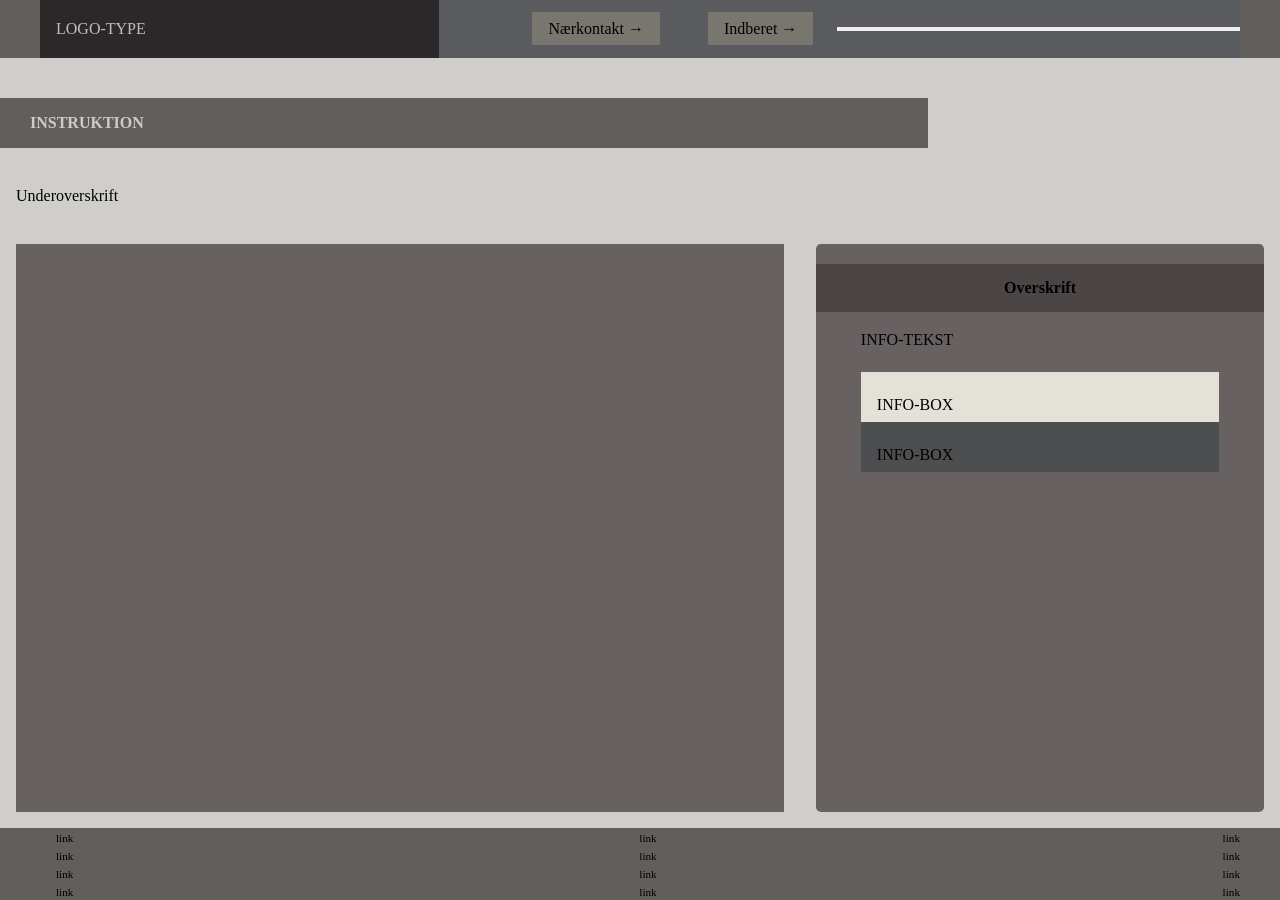
==== instruction.html @ 587efecf "init" ====
<!DOCTYPE html>
<html lang="da">

<head>
  <meta charset="UTF-8">
  <meta name="viewport" content="width=device-width, initial-scale=1.0">
  <link rel="stylesheet" href="css/custom.css">
  <link rel="stylesheet" href="css/fonts.css">
  <link rel="stylesheet" href="css/general.css">
  <link rel="stylesheet" href="css/layout.css">
  <link rel="stylesheet" href="css/burger.css">
  <link rel="stylesheet" href="css/cards.css">
  <link rel="stylesheet" href="css/infographic.css">
  <link rel="icon" type="image/png" href="img/fav.png">
  <title>Emergency Site</title>
</head>

<body id="instruction">
  <header>
    <nav>
      <div id="logotype-wrapper" class="logo">
        <a href="index.html"> LOGO-TYPE </a>
      </div>
      <ul class="menu">
        <li><a class="menuItem" href="instruction.html">Nærkontakt </a></li>
        <li><a class="menuItem" href="register.html">Indberet</a></li>
      </ul>
      <button class="burger">
        <span class="line"></span>
        <span class="line"></span>
        <span class="line"></span>
      </button>
    </nav>
  </header>

  <main>
    <h1>INSTRUKTION</h1>
    <p>Underoverskrift</p>
    <section class="info-graphic"></section>
    <section class="info-text">
      <h2>Overskrift</h2>
      <article>
        <p class="placeholder">INFO-TEKST</p>
      </article>
      <aside id="efficiency" class="info-box">INFO-BOX</aside>
      <aside id="requirement" class="info-box">INFO-BOX</aside>
    </section>
  </main>

  <footer>
    <nav>
      <ul>
        <li><a href="#">link</a></li>
        <li><a href="#">link</a></li>
        <li><a href="#">link</a></li>
        <li><a href="#">link</a></li>
      </ul>
      <ul>
        <li><a href="#">link</a></li>
        <li><a href="#">link</a></li>
        <li><a href="#">link</a></li>
        <li><a href="#">link</a></li>
      </ul>
      <ul>
        <li><a href="#">link</a></li>
        <li><a href="#">link</a></li>
        <li><a href="#">link</a></li>
        <li><a href="#">link</a></li>
      </ul>
    </nav>
  </footer>
</body>

</html>
---- css/custom.css ----
:root {
  /* Background color */
  --color-bg: #cfceca;

  /* Header background color */
  --color-head-bg: #625e5c;

  /* Logotype */
  --color-logotype-bg: #2a2828;
  --color-text-logotype: #c1bfb8;
  --font-logotype-size: 1rem;

  /* Global menu */
  --color-menu-bg: #5a5b5e;
  /* Links */
  --color-link-bg: #78766e;
  --color-link-hover: #fff;
  --color-link-active: #99958f;
  --border-radius-links: 1px;

  /* Headlines (size)*/
  --font-h1-size: 1rem;
  --font-h2-size: 1rem;
  --font-h3-size: 1rem;

  --headline2-size: 1rem;
  --headline3-size: 1rem;
  --font-sub1-size: 1rem;

  /* Headlines (color) */
  --color-headline-bg: #4b4545;

  /* Tekst */
  --color-text: #000;
  --color-text-inverted: #cdccc4;

  /* Andet tekst */
  --followup-text-size: 1rem;

  /*  Margins */
  --margin-head-bottom: 5px;

  /* Borders */
  --border-radius: 5px;

  /* Cards */
  --color-card-bg: #e3e1d8;
  --color-card-bg-inverted: #4d4e4f;
  --color-cta-card-bg: #847f7e;
  --color-cta-card-bg-inverted: #c0bfb9;

  /* Fonts & font weights*/
  --font-family-sans: ui-sans-serif;
  --font-weight-bold: 700;
  --font-weight-medium: 500;
  --font-weight-regular: 300;
  --font-weight-light: 200;

  /* Infographics background colors*/
  --color-info-bg: #676161;
}
---- css/general.css ----
* {
  margin: 0;
  padding: 0;
  box-sizing: border-box;
}
body {
  font-family: var(--font-family-sans);
  color: var(--color-text);
  background-color: var(--color-bg);
}
header {
  height: min-content;
  background-color: var(--color-head-bg);
}
#main-disclamer {
  height: 225px;
  background-color: var(--color-head-bg);
  display: flex;
  justify-content: flex-start;
  align-items: center;
  padding-left: 2rem;
  padding-bottom: 2%;
  margin-bottom: var(--margin-head-bottom);
}
#main-disclamer-content {
  display: flex;
  column-gap: 1rem;
}
main section {
  padding: 20px;
  border-radius: var(--border-radius);
}
h1 {
  font-size: var(--font-h1-size);
  font-weight: var(--font-weight-bold);
  color: var(--color-text-inverted);
  margin: 5px 0;
  line-height: 1.3rem;
  text-align: left;
}

#instruction h1,
#register h1 {
  margin: 40px 0 20px 0;
  padding: 15px 30px;
  background-color: var(--color-head-bg);
  font-size: var(--font-h2-size);
}
#instruction p {
  grid-column: 1/-1;
  margin-bottom: 20px;
  font-size: var(--font-h2-size);
  line-height: 1.5rem;
}
.sub {
  font-size: var(--font-sub1-size);
  font-weight: var(--font-weight-light);
  color: var(--color-text-inverted);
}
h2 {
  font-size: var(--headline2-size);
}
h3 {
  font-size: var(--headline3-size);
}
main > h1 {
  width: calc(80% - 6rem);
}
/* NAVIGATION STRUCTURES */
header > nav {
  height: 100%;
  background-color: var(--color-menu-bg);
}
nav ul {
  list-style: none;
}
a {
  font-family: var(--font-family-sans);
}
nav a {
  text-decoration: none;
  color: var(--color-text);
}
/* Måske skal du lave en ny regel for logotype-wrapper, når du har lavet din logotype */
#logotype-wrapper {
  background-color: var(--color-logotype-bg);
  display: flex;
  justify-content: flex-start;
  align-items: center;
  height: 3.6rem;
}
#logotype-wrapper > a {
  color: var(--color-text-logotype);
  font-size: var(--font-logotype-size);
  font-weight: var(--font-weight-medium);
  width: max-content;
  margin-left: 1rem;
}
/* Global menu */
header nav li a {
  margin: 1.5rem;
  background-color: var(--color-link-bg);
  color: var(--color-text);
  font-size: var(--followup-text-size);
  padding: 0.5rem 1rem;
  border-radius: var(--border-radius-links);
}
/* Pilen efter menu-tekst */
header > nav li > a:after {
  content: " \2192";
}
/* Global menu hover effekt - Lav den om til det, du synes */
nav a:hover {
  background-color: var(--color-link-hover);
}
nav a:active {
  background-color: var(--color-link-active);
}

/* FOOTER */
footer {
  background-color: var(--color-head-bg);
}

footer a {
  font-size: 0.7rem;
}
---- css/layout.css ----
/* LAYOUT FOR MAIN CONTENT */
body {
  display: grid;
  grid-template-rows: auto 1fr auto;
  min-height: 100vh;
  margin: 0 auto;
}
main {
  display: grid;
  row-gap: 1rem;
}
main > *:not(:first-child) {
  margin: 0 1rem;
}
main {
  grid-template-rows: min-content min-content 1fr min-content;
}
#instruction main {
  grid-template-rows: min-content min-content min-content 1fr min-content;
}
/* LAYOUT FOR HEADER AND FOOTER */
footer {
  display: grid;
  grid-template-columns: 1fr minmax(300px, 1200px) 1fr;
}

header {
  grid-row: 1;
  display: grid;
  grid-template-columns: 1fr minmax(300px, 1200px) 1fr;
}
header nav,
footer nav {
  grid-column: 2 / 3;
  display: flex;
  justify-content: space-between;
  align-items: center;
}
header nav > * {
  flex: 1;
}
nav ul {
  display: flex;
  justify-content: flex-end;
  align-items: center;
}
header ul {
  height: 100%;
  width: clamp(175px, 50%, 300px);
}
footer ul {
  flex-direction: column;
  padding-left: 1rem;
}

/* LAYOUT FOR SECTIONS */

@media (width > 600px) {
  #instruction > main,
  #register > main {
    grid-template-columns: 5fr 3fr;
    grid-template-rows: auto auto 1fr auto;
  }

  .qr {
    order: 1;
  }

  h1 {
    grid-column: 1 / -1;
  }
}
---- css/cards.css ----
.daily_card {
  background-color: var(--color-card-bg);
  display: grid;
  grid-template-columns: 3fr 5fr;
  gap: 10px;
  padding: 40px 0 40px 20px;
  border-radius: var(--border-radius);
  height: minmax(200px, min-content);
}
.daily_text {
  display: grid;
  grid-template-rows: repeat(3, min-content);
  gap: 10px;
}
.daily_text h2 {
  background-color: var(--color-headline-bg);
  color: var(--color-text-inverted);
  padding: calc(1.1rem / 1.5) 0 calc(1.1rem / 2) 1rem;
  margin: 0 0 0.5rem 0;
}
.daily_text p {
  padding-right: 2rem;
  margin: 0 0 1rem 0;
}
.daily_text .cta_btn {
  justify-self: left;
  width: 80%;
}
.daily_img {
  width: 100%;
  height: 100%;
  object-fit: cover;
}
.news_card {
  background-color: var(--color-card-bg);
  display: grid;
  gap: 0.4rem;
  padding: 1rem 0;
  height: minmax(300px, min-content);
}
.news_card:nth-child(2n) {
  background-color: var(--color-card-bg-inverted);
}
.news_card > * {
  padding: 0 1rem;
}
.news_card h3 {
  margin: 0.5rem 0 0 0;
}
.news_card p {
  margin: 0 0 1rem 0;
}
.news_card:first-child:before {
  content: "BREAKING NEWS";
  background-color: var(--color-headline-bg);
  color: var(--color-text);
  font-size: var(--font-h3-size);
  font-weight: var(--font-weight-medium);
  text-align: center;
  line-height: 1rem;
  padding: calc(1.1rem / 1.5) 0 calc(1.1rem / 2) 0;
}
.news_card:first-child {
  border-radius: var(--border-radius) var(--border-radius) 0 0;
}
.news_card:last-child {
  border-radius: 0 0 var(--border-radius) var(--border-radius);
}

.news_card .cta_btn {
  justify-self: center;
}
.cta_btn {
  display: inline-block;
  padding: 0.4rem 1rem;
  background-color: var(--color-cta-card-bg);
  color: var(--color-text-inverted);
  text-decoration: none;
  width: max-content;
  border-radius: var(--border-radius);
}
.news_card .cta_btn {
  background-color: var(--color-cta-card-bg);
}
.news_card:nth-of-type(2n) .cta_btn {
  background-color: var(--color-cta-card-bg-inverted);
  color: var(--color-text);
}
.cta_btn:after {
  content: "\2192";
  margin-left: 1rem;
}
---- css/infographic.css ----
#head-txt {
  fill: rgb(54, 54, 54);
}
.info-graphic,
.info-text {
  background-color: var(--color-info-bg);
  padding: 20px 0;
}
.info-graphic {
  border-radius: 0;
  margin: 60px auto 80px auto;
}
.info-text h2 {
  line-height: 3rem;
  text-align: center;
  background-color: var(--color-headline-bg);
  color: var(--color-text);
  margin-bottom: 1rem;
}
.info-text h3 {
  font-size: 0.8rem;
  line-height: 0.8rem;
  font-weight: 600;
  margin: 0;
  padding: 0;
}
.info-text > *:not(:first-child) {
  margin: 0 clamp(1rem, 10%, 7rem);
}
.info-text p {
  font-size: 0.8rem;
  line-height: 1.3;
  margin: 0 0 1.2rem 0;
  padding: 0;
}
.info-box {
  padding: 1.5rem 1rem 0.5rem 1rem;
  background-color: var(--color-card-bg);
}
.info-box:nth-of-type(2n) {
  background-color: var(--color-card-bg-inverted);
}
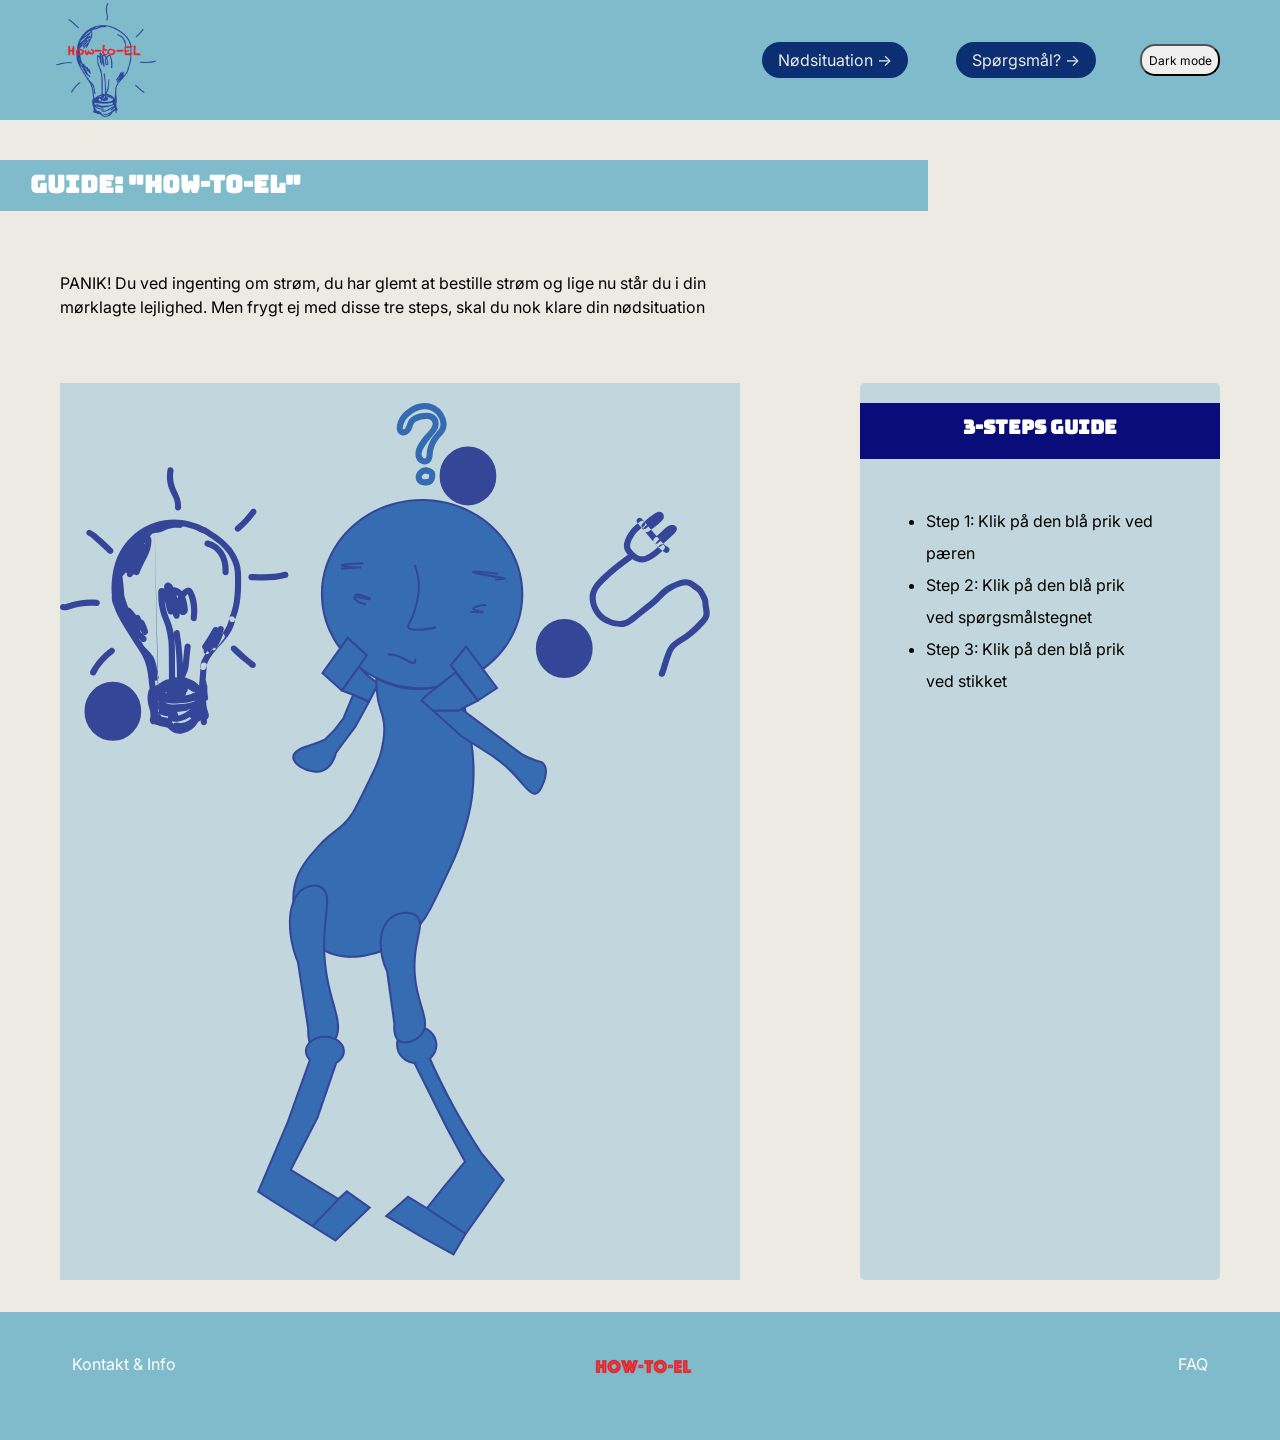
==== commit 06620935: "done" ====
--- a/instruction.html
+++ b/instruction.html
@@ -11,7 +11,15 @@
   <link rel="stylesheet" href="css/burger.css">
   <link rel="stylesheet" href="css/cards.css">
   <link rel="stylesheet" href="css/infographic.css">
+  <link rel="preconnect" href="https://fonts.googleapis.com">
+  <link rel="preconnect" href="https://fonts.gstatic.com" crossorigin>
+  <link href="https://fonts.googleapis.com/css2?family=Faster+One&display=swap" rel="stylesheet">
+  <link href="https://fonts.googleapis.com/css2?family=Bungee+Inline&display=swap" rel="stylesheet">
+  <link
+    href="https://fonts.googleapis.com/css2?family=Inter:ital,opsz,wght@0,14..32,100..900;1,14..32,100..900&display=swap"
+    rel="stylesheet">
   <link rel="icon" type="image/png" href="img/fav.png">
+  <link rel="icon" type="image/png" href="imgs/logo-header.webp">
   <title>Emergency Site</title>
 </head>
 
@@ -19,56 +27,201 @@
   <header>
     <nav>
       <div id="logotype-wrapper" class="logo">
-        <a href="index.html"> LOGO-TYPE </a>
+        <a href="index.html"> <img src="imgs/logo-header.webp" alt="logo"></a>
       </div>
       <ul class="menu">
-        <li><a class="menuItem" href="instruction.html">Nærkontakt </a></li>
-        <li><a class="menuItem" href="register.html">Indberet</a></li>
+        <li><a class="menuItem" href="instruction.html">Nødsituation</a></li>
+        <li><a class="menuItem" href="register.html">Spørgsmål?</a></li>
       </ul>
       <button class="burger">
         <span class="line"></span>
         <span class="line"></span>
         <span class="line"></span>
       </button>
+      <button class="darkmode_btn">Dark mode</button>
     </nav>
   </header>
 
   <main>
-    <h1>INSTRUKTION</h1>
-    <p>Underoverskrift</p>
-    <section class="info-graphic"></section>
+    <h1>Guide: "HOW-TO-EL"</h1>
+    <p> PANIK! Du ved ingenting om strøm, du har glemt at bestille strøm og lige nu står du i din mørklagte lejlighed.
+      Men
+      frygt ej med disse tre steps, skal du nok klare din nødsituation</p>
+    <section class="info-graphic">
+      <svg xmlns="http://www.w3.org/2000/svg" viewBox="0 0 330.91 415">
+        <g id="Layer_1" data-name="Layer 1">
+          <g>
+            <ellipse cx="176.23" cy="93.02" rx="45.83" ry="48.75" transform="translate(82.13 268.68) rotate(-89.65)"
+              style="fill: #366cb1;" />
+            <path
+              d="M176.27,139.35c-.11,0-.22,0-.33,0-27.16-.17-49.12-21.08-48.97-46.63.16-25.44,22.2-46.03,49.21-46.03.11,0,.22,0,.33,0,27.16.17,49.12,21.08,48.97,46.63h0c-.16,25.44-22.2,46.03-49.21,46.03ZM176.19,47.69c-26.46,0-48.05,20.14-48.21,45.03-.15,24.99,21.37,45.46,47.97,45.62.11,0,.21,0,.32,0,26.46,0,48.05-20.14,48.21-45.03.15-24.99-21.37-45.46-47.97-45.62-.11,0-.21,0-.32,0Z"
+              style="fill: #354698;" />
+          </g>
+          <path
+            d="M173.54,110.89c-3.27,0-4.17-.82-4.5-1.58-.42-.96.14-1.92.85-3.15.14-.24.29-.49.44-.76.02-.04,2.11-3.87,3.49-11.87.78-4.53.21-9.47-1.72-14.67l.94-.35c1.99,5.37,2.58,10.48,1.76,15.19-1.42,8.19-3.52,12.03-3.61,12.19-.15.28-.3.53-.44.78-.59,1.02-1.02,1.75-.8,2.24.29.65,2.12,1.94,12.94-.21l.2.98c-4.45.88-7.48,1.21-9.55,1.21ZM148.97,97.49c-.95-.09-1.87-.34-2.72-.74-1.08-.51-2.16-1.26-2.5-1.67.81-.13,3.28.31,4.52.53,2.42.43,2.93.52,3.08-.09.1-.41,0-.72-2.22-1.57-2.37-.9-5.31-1.77-5.83-.76-.16.31-.07.64.11.94-.39.09-.62.27-.72.57-.43,1.24,2.77,2.78,3.14,2.95.96.45,1.98.73,3.05.83l.1-1ZM144.59,94.02c-.12-.13-.21-.23-.26-.31.64-.03,2.01.34,3.32.77-1.32-.23-2.34-.38-3.11-.41l.05-.05ZM206.27,101.81c.05-.54-.37-.62-1.64-.87-.71-.14-2.52-.49-2.94-.83.12-.12.45-.32,1.31-.65,1.35-.52,2.83-.72,4.42-.61l.07-1c-1.73-.12-3.36.1-4.85.68-1.03.4-2.04.85-2,1.64.03.51.47.85,1.21,1.13-.58-.03-1.26-.06-2.04-.1l-.06,1c2.33.13,3.81.19,4.77.19,1.68,0,1.7-.2,1.74-.57ZM144.64,80.56c1.01.03,1.75,0,1.91-.14l.21-.17-.02-.26c-.04-.38-.05-.54-2.17-.43-1.46-.05-3.65-.21-5.38-.49,1.4-.15,3.91-.34,8.43-.55l-.04-1c-10.89.49-10.89.87-10.9,1.5,0,.46.48.6.68.67.35.1.83.21,1.38.3-.65.05-1.34.11-2.1.17l.08,1c4.26-.34,6.62-.51,7.92-.59ZM216.8,85.34q-.04-.51-5.06-1.35c-2.21-.37-4.9-.82-7.06-1.26,1.79.14,4.48.38,8.49.81l.11-.99c-12.66-1.34-12.7-1.07-12.79-.42-.06.44.38.63.53.69,1.6.67,6.57,1.49,10.56,2.16.69.11,1.38.23,2.02.34-.51.06-1.13.13-1.88.21l.11.99c5.03-.54,5.02-.6,4.98-1.18ZM172.63,126.84c.59-.41.82-1.21.71-2.46l-1,.08c.07.81-.03,1.38-.29,1.55-.39.27-1.43-.32-2.63-1.01-1.08-.62-2.43-1.4-4.06-2.01-1.85-.69-3.82-1.08-5.86-1.16l-.04,1c1.93.07,3.8.44,5.55,1.1,1.55.58,2.86,1.33,3.91,1.94,1.18.68,2.12,1.21,2.89,1.21.29,0,.56-.08.81-.25Z"
+            style="fill: #354698;" />
+          <g>
+            <path
+              d="M149.36,122.75l-9.4-8.46-12.23,17.12,9.4,8.46c.29-.26.35-.35.42-.43,3.79-5.34,7.59-10.68,11.82-16.69Z"
+              style="fill: #366cb1;" />
+            <path
+              d="M137.13,140.54l-10.06-9.06,12.82-17.94,10.14,9.13-.25.36c-4.23,6-8.02,11.34-11.82,16.69-.09.12-.18.24-.49.52l-.33.3ZM128.4,131.34l8.71,7.85s.02-.02.02-.03c3.72-5.24,7.43-10.47,11.56-16.32l-8.65-7.79-11.65,16.3Z"
+              style="fill: #354698;" />
+          </g>
+          <g>
+            <path
+              d="M150.41,145.21l4.51-8.69c-1.71-1.25-3.42-2.49-5.13-3.74-1.46-1.48-2.91-2.96-4.37-4.44-2.74,3.86-5.48,7.72-8.22,11.57l5.46,2.09c2.58,1.07,5.16,2.14,7.75,3.21Z"
+              style="fill: #366cb1;" />
+            <path
+              d="M150.64,145.85l-8.17-3.38-6.05-2.32,8.94-12.59,4.79,4.86,5.42,3.94-4.92,9.48ZM137.98,139.68l4.86,1.86,7.34,3.03,4.11-7.9-4.78-3.49-4.01-4.07-7.5,10.56Z"
+              style="fill: #354698;" />
+          </g>
+          <g>
+            <path
+              d="M137.88,153.58l4.78-11.57,5.17,2.41,2.44,1.14c-2.2,4.04-4.41,8.08-6.61,12.12l-5.85,7.66-3.53,4.87s-1.59,8.17-8.03,9.11c-6.44.94-16.26-5.2-11.48-9.44,2.33-2.07,4.54-2.48,8.83-3.93,1.24-.42,3.08-1.1,5.29-2.14,1.53-1.54,3.07-3.08,4.6-4.62,1.46-1.87,2.92-3.73,4.38-5.6Z"
+              style="fill: #366cb1;" />
+            <path
+              d="M124.86,179.91c-4.53,0-9.97-2.7-11.47-5.91-.76-1.63-.38-3.23,1.05-4.5,1.98-1.75,3.9-2.37,6.81-3.31.67-.22,1.39-.45,2.19-.72,1.73-.58,3.46-1.29,5.16-2.08l4.54-4.55,4.3-5.5,4.95-11.99,8.57,3.99-6.87,12.58-5.89,7.72-3.46,4.78c-.23,1.05-2.05,8.47-8.42,9.4-.47.07-.96.1-1.47.1ZM142.92,142.68l-4.65,11.21-4.38,5.6-4.78,4.76c-1.76.83-3.55,1.56-5.34,2.16-.8.27-1.53.51-2.21.72-2.89.93-4.64,1.5-6.46,3.11-1.11.98-1.38,2.1-.81,3.33,1.48,3.17,7.58,5.86,11.88,5.24,6.01-.88,7.59-8.63,7.61-8.71l.09-.2,3.53-4.87,5.86-7.67,6.32-11.58-6.65-3.1Z"
+              style="fill: #354698;" />
+          </g>
+          <g>
+            <path
+              d="M153.99,133.97c-.07,2.16-.03,5.34.57,9.11.76,4.71,1.82,6.73,2.55,9.85,1.49,6.37.29,11.74-.76,16.4-.99,4.41-3.22,9.1-7.77,18.23-3.59,7.21-5.39,10.82-6.46,12.37-5.69,8.23-9.09,7.66-16.88,16.4-4.78,5.36-9.33,10.47-11.03,18.48-.47,2.24-1.85,9.24,1.4,17.2.71,1.73,4.06,9.46,12.46,14.13,10.55,5.86,21.45,2.68,26.32,1.25,11.98-3.51,18.9-11.43,21.37-14.33,2.98-3.51,5.48-8.77,10.48-19.31,4.73-9.96,7.2-15.15,9.69-22.99,1.66-5.23,3.77-11.98,4.77-21.11,1.06-9.7.42-18.03-.53-24.28l-5.92-31.16c-8.35,4.03-15.31,5.11-20.8,5-.18,0-.33,0-.38,0-7.54-.23-13.89-2.43-19.09-5.24Z"
+              style="fill: #366cb1;" />
+            <path
+              d="M141.64,270.04c-4.3,0-9.1-.84-13.81-3.46-7.96-4.42-11.52-11.53-12.68-14.37-2.24-5.48-2.71-11.36-1.42-17.49,1.72-8.14,6.29-13.27,11.14-18.71,3.59-4.03,6.27-6.11,8.63-7.94,2.77-2.15,5.17-4.01,8.21-8.42,1.06-1.53,2.85-5.13,6.43-12.31,4.64-9.32,6.77-13.85,7.73-18.12,1.04-4.65,2.23-9.92.76-16.18-.27-1.14-.58-2.13-.91-3.18-.57-1.82-1.17-3.71-1.65-6.71-.49-3.02-.68-6.12-.58-9.21l.03-.81.71.38c5.99,3.24,12.33,4.98,18.87,5.18h.38c6.56.14,13.48-1.52,20.57-4.94l.59-.28,6.04,31.8c1.24,8.13,1.42,16.34.54,24.43-1.02,9.36-3.2,16.21-4.79,21.21-2.5,7.87-4.91,12.94-9.71,23.04-5.03,10.58-7.54,15.88-10.56,19.43-2.28,2.69-9.24,10.86-21.61,14.48-2.68.78-7.39,2.16-12.9,2.16ZM154.47,134.79c-.04,2.76.15,5.52.59,8.21.47,2.93,1.05,4.78,1.62,6.57.34,1.07.65,2.07.93,3.25,1.52,6.48.31,11.87-.75,16.63-.98,4.38-3.14,8.95-7.81,18.34-3.6,7.22-5.4,10.85-6.5,12.43-3.13,4.53-5.58,6.44-8.42,8.64-2.33,1.81-4.97,3.86-8.5,7.81-4.75,5.34-9.24,10.37-10.91,18.25-1.25,5.92-.79,11.61,1.37,16.9,1.12,2.75,4.56,9.61,12.24,13.88,10.37,5.76,21.28,2.57,25.93,1.21,12.08-3.54,18.89-11.54,21.13-14.17,2.94-3.46,5.44-8.71,10.41-19.19,4.79-10.08,7.19-15.13,9.67-22.94,1.58-4.96,3.74-11.76,4.75-21.02.87-8,.7-16.13-.53-24.15l-5.79-30.51c-7.03,3.3-13.9,4.91-20.44,4.77h-.34c-6.47-.21-12.72-1.86-18.64-4.93Z"
+              style="fill: #354698;" />
+          </g>
+          <g>
+            <path d="M197.59,118.5l-7.4,9.16,2.13,2.73,11.16,14.34,9.17-6.02-15.06-20.21Z" style="fill: #366cb1;" />
+            <path
+              d="M203.37,145.39l-13.82-17.74,8.05-9.97,15.76,21.15-10,6.56ZM190.83,127.66l12.76,16.39,8.34-5.47-14.36-19.27-6.75,8.35Z"
+              style="fill: #354698;" />
+          </g>
+          <g>
+            <polygon
+              points="177.89 142.7 192.51 131.05 203.31 144.87 195.28 148.98 193.68 149.8 181.59 149.72 175.91 144.7 177.89 142.7"
+              style="fill: #366cb1;" />
+            <path
+              d="M193.8,150.3l-12.4-.08-6.21-5.5,2.39-2.42,15.01-11.96,11.48,14.69-10.27,5.26ZM181.78,149.22l11.78.07,8.98-4.6-10.11-12.94-14.2,11.31-1.59,1.61,5.14,4.55Z"
+              style="fill: #354698;" />
+          </g>
+          <g>
+            <path
+              d="M234.01,174.67c-7.79-2.14-10.94-4.99-10.99-5.02,0,0,0,0,0,0l-27.72-20.66s-.02,0-.03,0l-1.58.81s0,0-.01,0l-12.01-.07s-.04.03-.02.05l13.78,12.41s0,0,0,0l14.52,9.2s0,0,0,0l4.25,3.12-.35-.25c11.94,8.91,16.01,21.78,20.38,12.88,4.37-8.9,1.2-12.08-.24-12.47Z"
+              style="fill: #366cb1;" />
+            <path
+              d="M231.07,190.64c-2.07,0-4.22-2.47-7.14-5.83-2.67-3.07-5.99-6.88-10.37-10.15h0s-3.92-2.88-3.92-2.88l-14.57-9.24-14.02-12.63.24-.67.37-.02,11.9.07,1.75-.9.28.18,27.73,20.66c.63.53,3.89,3.03,10.82,4.94h0c.7.19,1.65.87,2.26,2.21.8,1.79,1.16,5.14-1.7,10.97-1.01,2.06-2.06,3.1-3.3,3.26-.11.01-.22.02-.33.02ZM214.5,174.11c4.3,3.27,7.55,7.02,10.18,10.04,2.76,3.18,4.92,5.69,6.58,5.47.86-.11,1.69-1,2.53-2.71,2.69-5.48,2.41-8.53,1.69-10.11-.46-1.02-1.15-1.53-1.61-1.66h0c-6.96-1.91-10.29-4.38-11.15-5.09l-27.5-20.49-1.43.73h-.13s-10.77-.06-10.77-.06l12.84,11.56,14.58,9.24,4.18,3.07h0Z"
+              style="fill: #354698;" />
+          </g>
+          <g>
+            <path
+              d="M128.5,263.28c.06-14.38,3.5-22.62-.31-26.67-2.97-3.17-8.47-1.76-11.62,1.38-5.65,5.65-6.67,19.83-.77,34.2l4.98,32.25c-.03.56-.31,7.94,2.91,10.25,2.98,2.13,7.78-.88,10.07-4.8,5.5-9.42-5.37-20.92-5.26-46.62Z"
+              style="fill: #366cb1;" />
+            <path
+              d="M125.98,315.91c-.96,0-1.83-.27-2.57-.8-3.35-2.4-3.17-9.58-3.12-10.63l-4.96-32.15c-5.59-13.67-5.21-28.58.91-34.69,2.09-2.09,4.99-3.37,7.7-3.32,1.87.03,3.47.7,4.64,1.94,2.54,2.71,2.08,6.97,1.37,13.41-.4,3.68-.91,8.25-.93,13.6-.05,12.42,2.45,21.42,4.46,28.66,2.13,7.65,3.67,13.18.73,18.21-1.64,2.82-4.47,5.08-7.02,5.62-.41.09-.81.13-1.19.13ZM123.8,235.32c-2.34,0-5.02,1.18-6.87,3.03-5.85,5.85-6.14,20.32-.66,33.66l.03.11,4.99,32.3v.05c-.02.31-.33,7.65,2.7,9.82.81.58,1.81.75,2.98.5,2.3-.49,4.86-2.56,6.37-5.15,2.72-4.66,1.23-10.02-.83-17.44-2.03-7.29-4.55-16.37-4.5-28.93h0c.02-5.4.53-10.01.93-13.71.68-6.17,1.12-10.25-1.1-12.62-.98-1.04-2.33-1.6-3.92-1.63-.04,0-.07,0-.11,0Z"
+              style="fill: #354698;" />
+          </g>
+          <g>
+            <ellipse cx="128.91" cy="315.43" rx="6.99" ry="9.26" transform="translate(-187.3 442.41) rotate(-89.65)"
+              style="fill: #366cb1;" />
+            <path
+              d="M128.95,322.92h-.08c-5.38-.03-9.74-3.42-9.71-7.55.01-2.03,1.06-3.92,2.94-5.32,1.83-1.36,4.23-2.11,6.78-2.11h.08c5.38.03,9.74,3.42,9.71,7.55h-.5s.5,0,.5,0c-.01,2.03-1.06,3.92-2.94,5.32-1.83,1.36-4.23,2.11-6.78,2.11ZM128.88,308.94c-2.34,0-4.53.68-6.19,1.91-1.63,1.21-2.53,2.82-2.54,4.53-.02,3.58,3.89,6.51,8.72,6.54,2.38,0,4.59-.66,6.26-1.91,1.63-1.21,2.53-2.82,2.54-4.53.02-3.58-3.89-6.51-8.72-6.54h-.07Z"
+              style="fill: #354698;" />
+          </g>
+          <g>
+            <ellipse cx="173.6" cy="312.36" rx="8.94" ry="9.56" transform="translate(-139.82 484.05) rotate(-89.65)"
+              style="fill: #366cb1;" />
+            <path
+              d="M173.61,321.8h-.07c-2.68-.02-5.2-1.01-7.08-2.8-1.9-1.8-2.93-4.18-2.92-6.7.03-5.18,4.53-9.38,10.05-9.38h.07c2.68.02,5.2,1.01,7.08,2.8,1.9,1.8,2.93,4.18,2.92,6.7-.02,2.53-1.08,4.9-3,6.67-1.89,1.75-4.39,2.71-7.05,2.71ZM173.59,303.92c-4.97,0-9.02,3.75-9.05,8.38-.01,2.25.91,4.37,2.61,5.97,1.7,1.61,3.98,2.51,6.4,2.52,2.4.03,4.71-.85,6.43-2.44,1.71-1.58,2.66-3.69,2.68-5.94s-.91-4.37-2.61-5.97c-1.7-1.61-3.98-2.51-6.4-2.52h-.06Z"
+              style="fill: #354698;" />
+          </g>
+          <g>
+            <path
+              d="M172.56,321.29l15.57,31.24,8.97,16.66-9.88,11.76-8.69,10.92-9.17-5.59-10.61,9.36,18.73,11.02,14,7.66,5.83-9.89,18.6-26.27-10.38-12.57s-13.74-19.82-25.49-46.46"
+              style="fill: #366cb1;" />
+            <path
+              d="M191.67,415l-14.43-7.89-19.34-11.38,11.4-10.06,9.11,5.55,8.42-10.58,9.67-11.51-8.81-16.36-15.58-31.26.89-.45,15.57,31.24,9.13,16.94-10.1,12.02-8.96,11.26-9.23-5.63-9.82,8.66,18.14,10.67,13.57,7.42,5.58-9.47,18.4-25.99-10.14-12.28c-.16-.23-13.92-20.2-25.56-46.58l.91-.4c11.6,26.29,25.31,46.18,25.45,46.38l10.6,12.83-18.82,26.58-6.05,10.27Z"
+              style="fill: #354698;" />
+          </g>
+          <g>
+            <path d="M197.15,404.21l-1.52-1.11-15.14-9.8-1.96-1.42" style="fill: #366cb1;" />
+            <polygon
+              points="196.85 404.62 195.34 403.5 180.22 393.72 178.24 392.28 178.83 391.47 180.79 392.89 195.9 402.68 197.45 403.81 196.85 404.62"
+              style="fill: #354698;" />
+          </g>
+          <g>
+            <polyline
+              points="134.5 320.86 125.3 347.75 112.26 373.25 135.45 387.39 139.56 383.67 150.69 391.56 134.04 407.58 102.22 387.53 96.49 383.75 99.73 376.09 110.76 350.13 121.65 319.59"
+              style="fill: #366cb1;" />
+            <polygon
+              points="134.1 408.21 101.95 387.95 95.86 383.93 110.3 349.93 121.18 319.42 122.12 319.76 111.23 350.3 97.11 383.56 102.49 387.11 133.97 406.95 149.9 391.62 139.6 384.31 135.51 388.01 111.61 373.43 124.85 347.52 134.03 320.7 134.98 321.02 125.77 347.91 112.92 373.06 135.39 386.77 139.52 383.03 151.47 391.5 134.1 408.21"
+              style="fill: #354698;" />
+          </g>
+          <g>
+            <path d="M122.9,400.59l12.55-13.04-12.55,13.04Z" style="fill: #366cb1;" />
+            <rect x="120.13" y="393.57" width="18.1" height="1" transform="translate(-244.37 213.95) rotate(-46.11)"
+              style="fill: #354698;" />
+          </g>
+          <g>
+            <path
+              d="M172.63,270.64c.75-11.24,4.67-17.45.97-20.88-2.89-2.67-8.58-1.94-11.95.31-6.05,4.04-7.78,15.06-2.44,26.69l3.54,25.55c-.05.43-.7,6.19,2.49,8.21,2.94,1.87,8-.17,10.53-3.09,6.08-7-4.48-16.71-3.14-36.8Z"
+              style="fill: #366cb1;" />
+            <path
+              d="M167.93,311.72c-1.09,0-2.11-.24-2.96-.78-3.34-2.12-2.83-7.71-2.72-8.63l-3.52-25.41c-5.09-11.13-3.95-22.84,2.64-27.25,3.6-2.41,9.51-3.09,12.56-.26,2.52,2.34,1.83,5.67.79,10.73-.59,2.84-1.32,6.38-1.6,10.55h0c-.65,9.67,1.47,16.86,3.18,22.64,1.82,6.18,3.14,10.65-.16,14.46-1.97,2.27-5.33,3.96-8.22,3.96ZM168.49,248.55c-2.3,0-4.77.74-6.56,1.93-6.21,4.15-7.18,15.35-2.26,26.07l.04.14,3.55,25.62v.07c-.04.24-.71,5.84,2.25,7.72,2.65,1.68,7.48-.23,9.88-2.99,2.95-3.39,1.76-7.42-.04-13.52-1.73-5.85-3.88-13.14-3.22-22.98.28-4.24,1.02-7.81,1.62-10.69.98-4.72,1.62-7.84-.49-9.79-1.19-1.1-2.92-1.57-4.77-1.57Z"
+              style="fill: #354698;" />
+          </g>
+          <path
+            d="M281.01,58.39c-.53-.62-.61-1.51,0-2.12.54-.54,1.59-.62,2.12,0,2.19,2.56,4.37,5.12,6.56,7.68,1.87,2.19,3.67,4.77,6.21,6.23,1.68.96.16,3.55-1.51,2.59-2.71-1.56-4.63-4.15-6.63-6.49l-6.74-7.89h0ZM285.52,60.86c.85-.83,1.71-1.67,2.61-2.46.21-.18.42-.36.63-.54.11-.09.21-.17.32-.26.07-.06.14-.11.22-.17-.12.09-.07.05.02-.02.48-.36.96-.69,1.47-1,.23-.14.47-.28.72-.41.05-.03.1-.05.15-.08.16-.08-.09.05-.09.04,0-.01.15-.04.16-.05.11-.04-.15,0-.22,0-.2-.03-.4-.16-.51-.33-.06-.09-.06-.17-.1-.26-.06-.15-.01-.08-.02,0,0-.1.04-.18.05-.27.03-.16.02-.03-.02.03-.02.03-.14.17-.03.04.13-.13-.06.05-.09.07-.88.87-1.87,1.66-2.83,2.44-.13.11-.27.21-.4.32-.06.05-.11.09-.17.14-.03.03-.29.22-.1.08-.27.21-.54.41-.82.62-.59.43-1.18.86-1.79,1.27-.65.44-1,1.34-.54,2.05.42.64,1.36,1.01,2.05.54,1.31-.9,2.59-1.85,3.83-2.84.59-.47,1.17-.96,1.74-1.45s1.23-1.01,1.67-1.66c.53-.79.6-1.84.12-2.67-.54-.94-1.68-1.26-2.69-.99-.71.19-1.39.64-2,1.04-.66.43-1.29.91-1.91,1.4-1.25,1-2.41,2.13-3.55,3.25-.56.55-.59,1.58,0,2.12s1.52.59,2.12,0h0ZM291.25,68.01l3.93-3.56c.62-.56,1.26-1.11,1.86-1.69.13-.11.14-.12.02-.02.07-.05.15-.11.22-.16.08-.05.15-.09.24-.14-.16.06-.15.05.03,0,.18-.04.2-.05.05-.03.1,0,.2-.01.31,0,.18.01.2.01.06,0,.09.02.18.05.26.09l-.66-.39.09.08-.39-.66.04.12v-.8c.1-.16.1-.16,0,0-.1.14-.11.15-.02.03-.12.14-.25.28-.39.41-.27.26-.55.52-.82.78-.64.61-1.28,1.21-1.92,1.82-1.26,1.19-2.51,2.38-3.77,3.57-.57.54-.59,1.58,0,2.12s1.51.58,2.12,0c1.15-1.09,2.31-2.19,3.46-3.28s2.32-2.06,3.34-3.19c.76-.84,1.37-2.05.46-3.04-.67-.73-1.98-.77-2.88-.55-.8.19-1.47.69-2.08,1.23-.57.51-1.13,1.03-1.7,1.54l-3.99,3.62c-.58.53-.58,1.59,0,2.12.62.57,1.5.56,2.12,0h0ZM282.53,57.58c-2.13,1.31-3.94,3.01-5.39,5.05s-2.82,4.65-2.73,7.12c.09,2.64,2.31,4.8,4.3,6.28,2.25,1.68,4.93,1.98,7.52.91,2.96-1.22,5.37-3.51,7.69-5.65,1.42-1.31-.71-3.43-2.12-2.12-1.99,1.84-4.09,3.93-6.64,4.99-1.14.47-2.38.64-3.55.14s-2.16-1.48-3.02-2.42-1.37-1.8-1.1-3.07.82-2.38,1.44-3.44c1.25-2.14,3-3.92,5.11-5.21,1.64-1.01.14-3.6-1.51-2.59h0ZM277.27,73.16c-4.33,3.2-8.68,6.4-12.61,10.09-3.48,3.27-7.32,7.07-6.91,12.24s3.3,9.53,7.76,11.74c2.27,1.13,4.84,1.75,7.37,1.76,2.74.01,4.65-1.19,6.73-2.83,2.28-1.81,4.56-3.62,6.84-5.43,2.14-1.7,4.29-3.36,6.17-5.35,1.78-1.87,3.45-3.44,5.79-4.59,2.06-1.01,4.61-2.47,6.99-1.92,1,.23,1.62.89,2.42,1.48s1.72,1.03,2.36,1.77c.75.85,1.24,1.98,1.74,2.98.23.45.5.89.59,1.38.12.63.09,1.39.17,2.04.17,1.3.52,2.72.47,4.04s-1,2.19-1.78,3.09c-1.71,1.98-3.59,3.8-5.62,5.44-2.32,1.87-4.94,3.3-7.31,5.09-1.54,1.16-2.47,2.51-3.25,4.27-1.57,3.56-2.39,7.36-3.72,11-.66,1.82,2.23,2.6,2.89.8,1.15-3.14,1.89-6.41,3.11-9.53.48-1.23,1.03-2.66,2.02-3.57,1.87-1.72,4.3-2.87,6.35-4.37s3.96-3.13,5.73-4.93c1.56-1.59,3.64-3.49,4.34-5.67.77-2.38-.33-5.16-.41-7.58-.04-1.16-.48-1.99-1-3.02-.57-1.13-1.15-2.25-1.94-3.25-.56-.7-1.26-1.21-1.99-1.71-.81-.55-1.53-1.22-2.34-1.76-1.97-1.31-4.5-1.31-6.7-.64s-4.51,1.76-6.48,2.98c-2.15,1.33-3.69,3.25-5.47,4.99-1.98,1.94-4.23,3.6-6.4,5.32s-4.36,3.59-6.63,5.25c-3.97,2.91-10.43.44-13.28-3.04-1.73-2.12-2.85-5.19-2.52-7.94s2.43-4.82,4.25-6.68c4.18-4.26,8.98-7.82,13.77-11.35,1.54-1.13.04-3.74-1.51-2.59h0Z"
+            style="fill: #354698;" />
+          <path
+            d="M71.06,128.85c-.42,1.89-3.31,1.08-2.89-.8,1.01-4.57,4.07-8.19,7.13-11.58s6.28-6.91,7.02-11.57c.3-1.9,3.19-1.09,2.89.8-.73,4.62-3.73,8.37-6.76,11.76s-6.37,6.8-7.39,11.39h0ZM70.95,60.84c-7.28-4.22-16.28-5.34-24.33-2.81-7.26,2.28-13.56,7.42-17.29,14.04-2.14,3.79-3.33,7.99-3.88,12.29-.58,4.53-.62,9.37.6,13.81s3.8,8.38,6.12,12.29,5.14,7.89,7.55,11.93c2.77,4.65,3.16,9.92,3.72,15.2.6,5.66.99,11.33,1.18,17.02.06,1.93,3.07,1.93,3,0-.16-4.78-.46-9.55-.91-14.31-.42-4.45-.71-9.1-1.82-13.44s-3.65-7.62-5.97-11.18c-2.46-3.78-4.78-7.67-7.01-11.59s-3.64-7.99-3.8-12.6.31-8.83,1.66-13.01c2.28-7.05,7.49-12.9,14.12-16.15,8.04-3.94,17.84-3.35,25.53,1.11,1.67.97,3.19-1.62,1.51-2.59h0ZM68.43,127.71l-1.08,14.11c-.29,3.79-.78,7.8,1.81,10.93l1.06-2.56c-2.64-.19-4.44,1.37-5.63,3.56-1.12,2.05-2.92,3.58-5.24,4.08-1.33.29-2.49.12-3.56-.74-.97-.77-1.85-1.62-2.87-2.33-2.15-1.48-4.61-2.51-7.15-3.08-1.88-.42-2.68,2.47-.8,2.89,2.58.58,5.03,1.65,7.12,3.28,1.02.8,1.91,1.81,3.07,2.41s2.5.79,3.81.64c2.32-.25,4.52-1.32,6.2-2.94.87-.84,1.52-1.83,2.1-2.88.69-1.25,1.44-2.01,2.95-1.9,1.42.1,1.81-1.65,1.06-2.56-2.15-2.61-1.06-7.23-.82-10.27l.97-12.65c.15-1.93-2.85-1.92-3,0h0ZM46.6,141.15c1.84-1.16,3.65-2.5,5.59-3.48.87-.44,1.84-.43,2.71-.83s1.39-1.01,1.74-1.9l-2.89-.8c-.08.22-.16.44-.24.67-.27.75.31,1.66,1.05,1.85.97.24,1.87.16,2.83-.08.75-.19,1.63-.65,2.4-.33s1.13,1.13,1.78,1.58c.83.56,1.6.61,2.5.18.47-.23.74-.8.74-1.3,0-.21,0-.42,0-.63l-1.9,1.45c1.99.61,3.19,2.74,4.6,4.13s3.5-.76,2.12-2.12c-1.87-1.85-3.29-4.09-5.92-4.91-.95-.29-1.89.5-1.9,1.45,0,.21,0,.42,0,.63l.74-1.3c.64.02.77-.1.41-.39-.1-.13-.21-.25-.33-.37-.25-.25-.51-.47-.8-.68-.62-.45-1.32-.73-2.08-.81-.72-.08-1.43.04-2.13.22s-1.5.57-2.27.38l1.05,1.85c.08-.22.16-.44.24-.67.66-1.83-2.2-2.57-2.89-.8-.06.15-1.63.33-1.84.4-.79.26-1.52.68-2.23,1.12-1.54.96-3.06,1.93-4.6,2.89-1.63,1.03-.13,3.62,1.51,2.59h0ZM54.72,134.94c.04,1.28-.02,2.55-.19,3.82-.05.35.2.82.44,1.06.26.26.69.46,1.06.44s.79-.14,1.06-.44l.23-.3c.14-.23.2-.49.2-.76.17-1.27.23-2.54.19-3.82-.01-.39-.16-.78-.44-1.06-.26-.26-.69-.46-1.06-.44-.79.04-1.53.66-1.5,1.5h0ZM59.85,139.39c-.1-1.71.08-3.37.61-5s1.46-3.05,1.85-4.7c.43-1.78.51-3.65.7-5.46.2-1.9.4-3.8.6-5.7.09-.81-.75-1.49-1.5-1.5-.88,0-1.42.7-1.5,1.5-.2,1.9-.4,3.8-.6,5.7-.19,1.79-.24,3.67-.8,5.4-.52,1.6-1.42,3.03-1.86,4.67s-.61,3.39-.51,5.1c.12,1.92,3.12,1.93,3,0h0ZM59.76,138.76c.42-9.07-.03-18.2-1.53-27.17-.32-1.9-3.21-1.09-2.89.8,1.46,8.69,1.83,17.57,1.42,26.37-.09,1.93,2.91,1.93,3,0h0ZM55.54,114.21c-.31-2.01-.62-4.03-1.16-6-.49-1.8-1.28-3.46-1.94-5.2-1.39-3.68-1.7-7.59-1.55-11.49l-1.9,1.45c1.41.41,1.89,2.6,2.17,3.82.41,1.86.69,3.67,1.46,5.43.3.68,1.26.87,1.87.61.74-.31.98-1.02.87-1.77-.29-2-.59-4.01-.88-6.01-.14-.96-.28-1.92-.42-2.89-.05-.36-.54-2.29-.4-2.51l-.9.69.26-.08-1.16-.15c.79.36,1.04,2.58,1.18,3.31.23,1.25.33,2.51.48,3.77.28,2.46.66,4.92,1.96,7.07.94,1.55,2.98.45,2.74-1.16-.28-1.92-.56-3.83-.85-5.75-.14-.96-.28-1.92-.42-2.87l-.18-1.2-.11-.72c.06-.59-.11-.64-.49-.17-.7.51-.19.31.29.63.31.21.57.49.8.78.49.62.82,1.34,1.07,2.08.29.85.47,1.73.63,2.61.08.44.15.89.21,1.34.04.2.06.4.07.6-.03.47.26.38.86-.26.05-.15-.33-.92-.37-1.09-.11-.45-.24-.91-.28-1.37-.07-.85.29-1.47.72-2.18s.9-1.41,1.45-2.05c.05-.06.88-.76.4-.79.17.01.43.98.5,1.19,1.18,3.32,1.6,6.95,1.09,10.44-.28,1.89,2.61,2.7,2.89.8.65-4.41.4-9.76-1.8-13.77-2.73-4.99-8.21,2.83-8.27,5.9-.04,1.82.53,4.69,2.29,5.63,1.97,1.05,3.64-.67,3.5-2.64-.26-3.69-1.62-10.04-6.21-10.51-3.3-.34-2.31,3.3-2.01,5.3.43,2.95.87,5.91,1.3,8.86l2.74-1.16c-1.33-2.19-1.46-4.8-1.74-7.28-.26-2.33-.48-5.48-2.12-7.33-.85-.96-2.35-1.14-3.15,0-.72,1.03-.25,2.49-.08,3.62.49,3.37.98,6.74,1.48,10.1l2.74-1.16c-1.5-3.47-.87-9.3-5.42-10.64-.97-.28-1.86.49-1.9,1.45-.16,3.99.15,8.09,1.5,11.87.65,1.81,1.5,3.53,2.03,5.39.58,2.04.9,4.13,1.22,6.22.29,1.9,3.19,1.09,2.89-.8h0ZM58.39,141.74c.72.08,1.45,0,2.15-.19,1.13-.31,1.59-2.21.36-2.74-.67-.29-1.29-.47-2.03-.49-1.74-.06-1.97,2.44-.4,2.95.99.32,2.1.17,2.96-.41,1.08-.73.91-2.34-.36-2.74-1.17-.38-2.36-.4-3.56-.16-1.27.25-1.46,2.15-.36,2.74s2.22.41,3.14-.38c.45-.39.53-1.13.31-1.64-.26-.59-.75-.85-1.37-.92s-1.28-.09-1.93-.06c-.81.04-1.5.66-1.5,1.5s.69,1.52,1.5,1.5c.48,0,.97-.02,1.45-.03,1.06-.02,1.59-.94,1.45-1.9-.1-.62-.4-1.11-.81-1.57l-1.06,2.56.84-.03c1.5-.06,2.02-1.98.76-2.8-.6-.39-1.24-.55-1.95-.61-.65-.05-1.28.5-1.45,1.1-.19.69.15,1.29.69,1.69l.79.59v-2.59c-.47.3-.94.6-1.41.9-.89.57-1.06,2.07,0,2.59.45.22.91.45,1.36.67l.36-2.74c.22-.07,0,0-.16,0-.12,0-.23-.01-.34,0-.49.02-.97.19-1.32.54-.73.73-.48,1.73-.37,2.64l2.95-.4c-.31-1.4-1.49-2.44-2.91-2.59-.64-.07-1.27.06-1.84.34-.31.15-.59.36-.83.6-.09.09-.17.18-.25.27-.04.05-.08.09-.13.14-.14.13-.08.09.16-.1h.8l-.16-.03v2.89c.62-.17,1.24-.34,1.86-.51.74-.2,1.32-1.08,1.05-1.85-.74-2.09-2.47-3.4-4.65-3.67v3c1.26-.05,3.28.26,3.74-1.3.38-1.3-.58-2.58-1.55-3.32l-.76,2.8c.25-.03.69.17,1.07.18.55,0,1.1-.21,1.49-.6.82-.84.61-2.28-.4-2.84-.78-.44-2.02-.08-2.2.9-.1.55-.08,1.06.23,1.54.26.41.77.81,1.3.74,3.34-.41,6.6.46,9.3,2.48.65.49,1.68.11,2.05-.54.45-.77.11-1.57-.54-2.05-3.06-2.28-7.03-3.35-10.82-2.89l1.3.74.05.11v.8l.03-.14-2.2.9.1.05-.54-.54-.08-.15v-.8l.23-.35.66-.39c.33.07.37.07.1,0-.09-.03-.17-.06-.26-.08-.27-.07-.56-.11-.84-.08-1.53.18-1.97,1.86-.76,2.8-.01.01-.01.02,0,.02.07,0,.1.06.1.17.26.12-.3.65.04-.2l.69-.9-.1.06.76-.2c-.71.08-1.45.07-2.17.09-.81.03-1.5.67-1.5,1.5,0,.89.69,1.4,1.5,1.5.69.08,1.51.75,1.76,1.47l1.05-1.85c-.62.17-1.24.34-1.86.51-1.36.38-1.49,2.59,0,2.89.57.12,1.11.09,1.61-.22.36-.22.63-.69.96-.88.05-.03.26-.03.26-.02.17.09.19.17.24.41.16.72.95,1.18,1.65,1.07.66-.1,1.4-.72,1.3-1.47-.03-.23-.06-.47-.09-.7l-.03-.23c0-.35-.06-.31-.16.12l-.54.54c-.48.07-.58.1-.29.1.1,0,.19.01.29.02.27,0,.55-.03.81-.11,1.13-.38,1.59-2.14.36-2.74-.45-.22-.91-.45-1.36-.67v2.59c.47-.3.94-.6,1.41-.9,1.02-.65.9-1.92,0-2.59l-.79-.59-.76,2.8c.19.02.28.1.43.2l.76-2.8-.84.03c-1.35.05-1.92,1.58-1.06,2.56.02.02.06.42.04.25l1.45-1.9c-.48,0-.97.02-1.45.03v3c.65-.04,1.29-.02,1.93.06l-1.06-2.56c.12-.1.34-.17.5-.09l-.36,2.74c.68-.13,1.32-.05,1.97.16l-.36-2.74c-.28.19-.35.2-.65.11l-.4,2.95c.17,0,.36.01.52.08l.36-2.74c-.46.13-.87.14-1.35.09-.81-.09-1.5.75-1.5,1.5,0,.88.69,1.41,1.5,1.5h0ZM68.64,143.36c1.11-.76,1.6-1.9,1.28-3.23-.12-.48-.56-.94-1.05-1.05-.91-.19-1.85-.03-2.53.64-.25.25-.58.68-.63,1.04l-.08.34c.28-.12.32-.15.11-.09-.04-.01-.52.05-.51.05-1.51.04-2.01,1.99-.76,2.8.22.14,1.25.76,1.2,1.05-.07.37-1.15.62-1.47.73-1.65.53-3.38.7-5.1.87-3.03.3-6.68.69-9.15-1.49-1.44-1.27-3.57.84-2.12,2.12,3.81,3.36,9.15,2.72,13.81,2.09,2.08-.28,5.14-.68,6.46-2.54,1.52-2.15-.31-4.26-2.11-5.41l-.76,2.8c.77-.02,1.56-.12,2.22-.56.35-.23.63-.54.83-.91.11-.22.19-.45.24-.69-.15.04-.3.06-.45.08l-1.05-1.05c.02-.06.06-.11.1-.16-1.59,1.08-.09,3.68,1.51,2.59h0ZM45.04,147.66c2.93,1.56,6.1,2.63,9.39,3.1.77.11,1.65-.19,1.85-1.05.16-.71-.22-1.73-1.05-1.85-1.55-.22-3.08-.56-4.57-1.05s-2.67-.98-4.1-1.75c-.69-.37-1.66-.2-2.05.54-.37.7-.2,1.66.54,2.05h0ZM65.97,142.27c.09,2.32.36,4.63.77,6.92.14.77,1.12,1.28,1.85,1.05.83-.27,1.2-1.02,1.05-1.85-.1-.54-.19-1.08-.27-1.62-.02-.12-.04-.25-.05-.38.04.37,0-.05-.01-.1-.03-.27-.07-.54-.1-.82-.12-1.07-.19-2.14-.24-3.21-.03-.78-.67-1.54-1.5-1.5-.79.04-1.53.66-1.5,1.5h0ZM68.22,147.42c-2.32-.31-4.18,1.28-6,2.45s-3.7,2.32-5.84,2.21c-.81-.04-1.5.72-1.5,1.5,0,.85.69,1.46,1.5,1.5,2.38.12,4.61-.97,6.6-2.16.93-.55,1.79-1.2,2.71-1.77.84-.52,1.57-.86,2.53-.73.8.11,1.5-.77,1.5-1.5,0-.9-.69-1.39-1.5-1.5h0ZM68.86,147.8c-.45-.07-.9-.1-1.34.05s-.81.37-1.18.68c-.47.39-.78.95-1.15,1.43l.23-.3c-.21.27-.44.51-.71.72l.3-.23c-.28.22-.59.39-.91.53l.36-.15c-.12.05-.23.09-.35.13-.37.12-.7.35-.9.69s-.27.8-.15,1.16c.24.75,1.04,1.3,1.85,1.05s1.41-.62,2.03-1.13c.54-.45.91-1.05,1.33-1.61l-.23.3c.14-.18.28-.34.45-.48l-.3.23c.12-.09.24-.17.38-.23l-.36.15c.12-.05.23-.08.35-.1l-.4.05c.08,0,.16,0,.24,0l-.4-.05h.06c.41.07.78.08,1.16-.14.31-.18.61-.54.69-.9.09-.38.07-.81-.15-1.16-.2-.31-.52-.63-.9-.69h0ZM44.46,146.39c.24,2.32,1.96,4.05,4.01,5.01,2.33,1.09,4.9,1.39,7.44,1.55.78.05,1.53-.73,1.5-1.5-.04-.86-.66-1.45-1.5-1.5-1.96-.13-3.95-.33-5.73-1.05-.27-.11-.76-.37-1.09-.57-.17-.11-.34-.22-.5-.34.12.1,0,0-.05-.04-.09-.08-.18-.16-.27-.25-.14-.13-.26-.27-.39-.42-.11-.13.08.15-.05-.08-.05-.08-.1-.15-.14-.23s-.08-.15-.12-.23c.06.12.04.14,0,0-.03-.1-.06-.2-.09-.31-.02-.07-.05-.37-.02-.04-.08-.78-.63-1.54-1.5-1.5-.74.03-1.59.66-1.5,1.5h0ZM68.75,138.12c-.12,1.96.03,3.92.4,5.84.15.77,1.12,1.28,1.85,1.05.82-.27,1.21-1.02,1.05-1.85-.04-.22-.08-.45-.12-.67-.02-.12-.04-.24-.06-.36-.05-.31.04.32,0-.02-.05-.44-.09-.87-.12-1.31-.05-.89-.05-1.79,0-2.68.05-.78-.73-1.53-1.5-1.5-.85.04-1.45.66-1.5,1.5h0ZM77.38,112.9l-3.96,5.19,2.59,1.51c1.33-2.29,2.63-4.62,3.4-7.17.41-1.38-1.52-2.62-2.51-1.46-2.45,2.87-4.72,5.89-6.8,9.03-.96,1.45,1.16,2.97,2.36,1.82,3.29-3.17,5.76-7.1,7.22-11.43.48-1.41-1.52-2.56-2.51-1.46-2.56,2.85-5.07,5.76-7.57,8.67l2.36,1.82c1.82-2.62,3.51-5.33,5.07-8.12.4-.71.17-1.64-.54-2.05s-1.66-.17-2.05.54c-1.56,2.79-3.25,5.5-5.07,8.12-.96,1.39,1.24,3.11,2.36,1.82,2.5-2.91,5-5.82,7.57-8.67l-2.51-1.46c-1.29,3.8-3.53,7.29-6.45,10.1l2.36,1.82c1.94-2.94,4.05-5.75,6.33-8.43l-2.51-1.46c-.69,2.3-1.9,4.38-3.1,6.45-.41.7-.16,1.64.54,2.05.77.45,1.56.11,2.05-.54l3.96-5.19c.49-.64.1-1.68-.54-2.05-.77-.45-1.56-.11-2.05.54h0ZM36.93,117.18c.54,1.51,1.43,2.76,2.51,3.93.98,1.06,2.11,2.03,2.95,3.22,2,2.83,1.77,6.56,2.67,9.78.52,1.86,3.41,1.07,2.89-.8-.94-3.36-.78-7.06-2.7-10.1-.81-1.28-1.88-2.35-2.93-3.43-.98-1-2.01-2.06-2.5-3.4-.27-.76-1.02-1.27-1.85-1.05-.74.2-1.32,1.08-1.05,1.85h0ZM25.22,94.08c-.48,5.03,3.9,7.96,6.54,11.55,1.31,1.78,1.84,3.96,3.05,5.79s3.39,2.75,4.82,4.48l2.12-2.12c-.3-.26-.59-.51-.89-.77-1.46-1.26-3.59.86-2.12,2.12.3.26.59.51.89.77,1.48,1.27,3.35-.64,2.12-2.12s-3.24-2.24-4.35-3.87c-1.16-1.72-1.67-3.79-2.85-5.51-2.18-3.18-6.74-5.99-6.33-10.32.18-1.92-2.82-1.91-3,0h0ZM25.13,91.07c.86,3.44,2.1,6.75,3.66,9.93.66,1.36,2.83.68,2.8-.76-.11-5.19-.49-10.37-1.15-15.52-.24-1.89-2.82-1.96-3,0-.44,4.98-.51,9.97-.19,14.95l2.95-.4c-.88-3.88-1.78-7.88-1-11.87.37-1.9.92-3.75,1.16-5.67s.17-3.78.79-5.6l-2.95-.4c-.2,3.56-.84,7.05-1.89,10.46-.57,1.85,2.32,2.64,2.89.8,1.13-3.66,1.79-7.43,2-11.25.1-1.76-2.43-1.93-2.95-.4-.66,1.94-.62,3.96-.84,5.96s-.94,4.13-1.26,6.22c-.64,4.23.23,8.42,1.16,12.54.37,1.63,3.05,1.3,2.95-.4-.32-4.99-.25-9.98.19-14.95h-3c.66,5.15,1.04,10.33,1.15,15.52l2.8-.76c-1.45-2.95-2.55-6.03-3.35-9.22-.47-1.87-3.36-1.08-2.89.8h0ZM27.06,79.73c0,1.01-.06,2.02-.16,3.03-.03.26-.06.51-.09.77-.04.33.04-.28-.01.07-.02.12-.03.24-.05.35-.08.51-.17,1.02-.27,1.52-.16.77.22,1.66,1.05,1.85.75.17,1.68-.23,1.85-1.05.44-2.15.68-4.35.69-6.55,0-.78-.69-1.54-1.5-1.5s-1.49.66-1.5,1.5h0ZM28.44,94.57c.88,3.31,2.12,6.53,3.69,9.58,1.49,2.89,3.67,5.54,4.45,8.74l2.51-1.46c-1.25-1.47-1.86-3.34-2.4-5.16-.58-1.98-1.11-3.96-1.96-5.84l-2.36,1.82c2.02,2.25,3.73,4.72,5.17,7.38.92,1.7,3.51.19,2.59-1.51-1.55-2.88-3.45-5.55-5.64-7.99-1.22-1.36-3.01.37-2.36,1.82,1.75,3.89,1.97,8.24,4.83,11.61,1.02,1.2,2.84-.1,2.51-1.46-.79-3.27-2.88-5.96-4.44-8.88s-2.83-6.16-3.7-9.44c-.49-1.86-3.39-1.07-2.89.8h0ZM36.26,105.03c.97,2.52,2.23,4.9,3.82,7.08.45.61,1.14.92,1.87.61.68-.29,1.06-1.04.87-1.77-.44-1.64-1.08-3.23-1.9-4.71-.38-.69-1.38-.97-2.05-.54s-.94,1.32-.54,2.05c.18.32.35.65.51.99.09.19.18.37.26.56.03.08.07.15.1.23-.08-.19-.04-.09.01.04.28.71.52,1.43.72,2.17l2.74-1.16c-.74-1.02-1.42-2.08-2.03-3.18-.3-.54-.58-1.1-.84-1.66-.14-.29-.28-.58-.39-.88.14.36-.05-.13-.08-.2-.06-.15-.12-.3-.18-.45-.28-.73-1.02-1.31-1.85-1.05-.71.23-1.35,1.06-1.05,1.85h0ZM54.14,57.86c-1.46-.19-2.78.33-4.09.91-1.41.62-2.85,1.06-4.34,1.45-2.66.7-5.2,1.55-7.44,3.18-4.2,3.06-7,7.52-9.64,11.9-1,1.66,1.6,3.17,2.59,1.51,2.35-3.91,4.82-8.08,8.56-10.83,2.04-1.5,4.3-2.24,6.73-2.88,1.27-.33,2.53-.68,3.75-1.18s2.47-1.27,3.89-1.08c.81.11,1.49-.77,1.5-1.5,0-.9-.7-1.39-1.5-1.5h0ZM45.01,63.07c1.22.09,2.44.13,3.63-.17s2.16-.91,3.26-1.32c2.1-.79,4.29-1.01,6.5-.73.81.1,1.5-.76,1.5-1.5,0-.89-.69-1.4-1.5-1.5-2.29-.29-4.67-.06-6.85.68-1.07.36-2.06.92-3.13,1.3-1.13.4-2.24.33-3.41.25-.81-.06-1.5.73-1.5,1.5,0,.86.69,1.44,1.5,1.5h0ZM41.32,63.36c-1.94,2.04-3.13,4.62-4.95,6.75-1.98,2.33-4.27,4.42-6.44,6.57-1.37,1.36.75,3.48,2.12,2.12,2.17-2.15,4.45-4.24,6.44-6.57,1.81-2.13,3.02-4.73,4.95-6.75,1.33-1.4-.79-3.52-2.12-2.12h0ZM39.88,68.9l-6.52,5.26c-1.03.83-2.02,1.62-2.6,2.84-.26.53-.46,1.09-.79,1.59s-.74.92-1.15,1.35c-.55.59-.59,1.54,0,2.12s1.56.59,2.12,0c.9-.96,1.68-1.93,2.21-3.13.23-.52.45-1.01.86-1.42.45-.45.97-.83,1.47-1.23l6.52-5.26c.63-.51.53-1.59,0-2.12-.62-.62-1.49-.51-2.12,0h0ZM41.43,66.11c.59,5.82-3.8,10.64-5.62,15.86-.64,1.83,2.26,2.61,2.89.8,1.93-5.56,6.36-10.42,5.73-16.66-.08-.81-.63-1.5-1.5-1.5-.75,0-1.58.69-1.5,1.5h0ZM40.68,69.42c-4.93,2.15-9.35,5.45-12.84,9.54-.52.62-.61,1.52,0,2.12.54.54,1.59.62,2.12,0,3.34-3.93,7.5-7.01,12.23-9.07.74-.32.91-1.41.54-2.05-.45-.77-1.31-.86-2.05-.54h0ZM39.28,72.38c-2.71,2.52-5.14,5.33-7.26,8.36-.45.64-.14,1.69.54,2.05.77.41,1.57.15,2.05-.54.25-.36.5-.71.76-1.06.13-.17.26-.35.39-.52.07-.1.15-.19.22-.29-.1.13-.02.03.03-.04.55-.7,1.12-1.39,1.71-2.06,1.16-1.33,2.39-2.59,3.68-3.79.58-.53.58-1.59,0-2.12-.62-.57-1.51-.57-2.12,0h0ZM36.23,73.35c-2.99,3.06-5.82,6.27-8.51,9.6-.51.63-.62,1.5,0,2.12.53.53,1.61.63,2.12,0,2.68-3.33,5.52-6.54,8.51-9.6.57-.58.58-1.54,0-2.12s-1.55-.58-2.12,0h0ZM37.83,76.54c-1.67,1.87-3.31,3.77-4.92,5.7-.26.31-.44.64-.44,1.06,0,.37.16.81.44,1.06.56.51,1.58.64,2.12,0,1.61-1.92,3.25-3.82,4.92-5.7.52-.59.62-1.55,0-2.12-.57-.52-1.56-.63-2.12,0h0ZM87.56,62.21c2.98-2.5,5.59-5.38,7.84-8.55.46-.64.14-1.7-.54-2.05-.77-.41-1.57-.15-2.05.54-.27.38-.54.75-.82,1.12-.07.1-.15.19-.22.29.1-.13.02-.02-.03.04-.15.19-.3.38-.46.57-.58.72-1.19,1.42-1.82,2.1-1.26,1.36-2.6,2.63-4.02,3.82-.6.51-.56,1.61,0,2.12.64.59,1.48.54,2.12,0h0ZM93.12,86.22c5.68.24,11.45.42,16.98-1.15,1.85-.52,1.07-3.42-.8-2.89-5.27,1.49-10.77,1.27-16.18,1.04-1.93-.08-1.93,2.92,0,3h0ZM83.52,120.55c3,2.93,6.19,5.66,9.54,8.19l1.51-2.59c-.12-.06-.24-.13-.36-.19-.69-.37-1.66-.2-2.05.54-.37.7-.2,1.66.54,2.05.12.06.24.13.36.19.69.37,1.66.2,2.05-.54.42-.79.13-1.54-.54-2.05-1.44-1.09-3.04-2.39-4.5-3.66s-2.99-2.67-4.43-4.07c-.56-.55-1.57-.6-2.12,0s-.6,1.54,0,2.12h0ZM24.48,119.34c-4,2.9-7.33,6.64-9.66,11.01-.38.71-.18,1.63.54,2.05.68.4,1.67.18,2.05-.54,2.09-3.91,5.05-7.36,8.58-9.93.65-.48.98-1.3.54-2.05-.38-.65-1.39-1.02-2.05-.54h0ZM17.89,95.79c-2.81-.23-5.61-.11-8.39.32-1.32.2-2.63.49-3.91.85-.69.19-1.36.42-2.03.64-.54.18-1.11.42-1.68.28-1.88-.45-2.68,2.44-.8,2.89,1.47.35,2.74-.12,4.13-.57s2.77-.79,4.18-1.05c2.8-.51,5.67-.6,8.5-.37.81.07,1.5-.74,1.5-1.5,0-.87-.69-1.43-1.5-1.5h0ZM13.87,64.65c.72.29,1.46.92,2.11,1.48.84.74,1.68,1.49,2.51,2.24,1.67,1.52,3.33,3.06,4.96,4.62.59.56,1.54.58,2.12,0s.59-1.56,0-2.12c-1.73-1.65-3.48-3.28-5.25-4.89s-3.44-3.36-5.64-4.23c-.75-.3-1.65.33-1.85,1.05-.23.85.29,1.55,1.05,1.85h0ZM71.35,69.82c2.41.54,4.46,2.07,5.79,4.15,1.59,2.49,2.07,5.45,1.92,8.37-.04.81.72,1.5,1.5,1.5.85,0,1.46-.69,1.5-1.5.18-3.47-.5-7.12-2.44-10.06-1.73-2.62-4.37-4.66-7.47-5.35-1.88-.42-2.68,2.47-.8,2.89h0ZM45.51,152.62c-.21.56-.31,1.12-.2,1.72.08.48.34.94.7,1.27.7.65,1.63.94,2.58.97l-.4-2.95c-.05,0-.11.02-.16.02l.4-.05c-.49.06-.99.05-1.48-.01l.4.05c-.23-.03-.46-.08-.68-.15l-.4,2.95c.71-.02,1.41.02,2.11.11l-.4-.05c.84.11,1.66.3,2.45.6.33.13.87.04,1.16-.15.35-.23.53-.51.69-.9.28-.68-.06-1.5-.56-1.97-.43-.41-1-.65-1.56-.82-.77-.22-1.58-.29-2.32-.59l.36.15c-.22-.09-.42-.21-.61-.35l.3.23c-.12-.1-.23-.21-.33-.33l.23.3c-.1-.13-.18-.26-.24-.41l.15.36c-.08-.2-.14-.41-.17-.63l.05.4c-.02-.19-.03-.39-.04-.59,0-.78-.68-1.54-1.5-1.5s-1.51.66-1.5,1.5c0,.5.04,1.03.21,1.5.27.76.71,1.32,1.36,1.79,1.1.79,2.49.71,3.69,1.21l-.36-.15c.14.06.27.14.39.23l-.3-.23c.06.05.12.11.17.18l-.23-.3s.04.06.05.09l-.15-.36s.02.06.03.09l-.05-.4s0,.06,0,.1l.05-.4s-.02.07-.03.1l1.85-1.05c-1.56-.6-3.3-.8-4.96-.76-.75.02-1.37.56-1.47,1.3s.35,1.44,1.07,1.65c1.03.3,2.07.29,3.12.13.33-.05.74-.4.9-.69.16-.3.22-.62.18-.96-.1-.75-.72-1.27-1.47-1.3-.11,0-.22-.01-.33-.03l.4.05c-.23-.03-.44-.09-.65-.18l.36.15c-.16-.07-.31-.15-.44-.26l.3.23c-.08-.07-.16-.14-.23-.23l.23.3c-.05-.07-.08-.13-.11-.2l.15.36c-.03-.08-.05-.16-.06-.25l.05.4c0-.09,0-.16,0-.25l-.05.4c.04-.23.11-.45.2-.67.13-.34.03-.85-.15-1.16s-.54-.61-.9-.69c-.38-.09-.81-.07-1.16.15s-.54.51-.69.9h0ZM67.56,141.97c-.1,1.76.05,3.51.25,5.25s.28,3.49,1.17,4.99c.65,1.09,2.42.91,2.74-.36.23-.9.15-1.79-.09-2.68-.2-.75-.47-1.47-.52-2.16-.06-.93-.07-1.83-.24-2.75-.16-.86-.42-1.69-.68-2.52-.24-.75-1.05-1.3-1.85-1.05-.75.24-1.3,1.04-1.05,1.85.24.74.47,1.49.63,2.26.14.68.13,1.43.18,2.22s.22,1.61.46,2.4c.1.34.2.68.27,1.03.03.19.04.21.01.07v.16c.01.1,0,.21,0,.31.02-.14,0-.12-.03.07l2.74-.36c-.23-.38-.23-.39-.35-.81-.09-.31-.14-.63-.2-.95s0,.05-.04-.24c-.03-.21-.05-.42-.08-.63-.05-.4-.1-.81-.14-1.21-.18-1.62-.3-3.25-.21-4.88.04-.78-.72-1.53-1.5-1.5-.85.04-1.45.66-1.5,1.5h0ZM66.57,141.29c-.03,1.53-.02,3.07.02,4.6.02.78.68,1.54,1.5,1.5s1.52-.66,1.5-1.5c-.04-1.53-.05-3.07-.02-4.6.01-.78-.7-1.54-1.5-1.5s-1.49.66-1.5,1.5h0ZM47.95,141.21h-1.56c-.75.01-1.37.58-1.47,1.31s.35,1.44,1.07,1.65c.18.05.36.11.53.18l-.36-.15c.37.16.72.36,1.03.6l-.3-.23c.17.13.32.27.47.43l1.06-2.56c-.2,0-.39-.01-.58-.04l.4.05c-.37-.05-.72-.15-1.06-.29l.36.15c-.18-.08-.35-.17-.52-.27l-1.51,2.59c.69.37,1.55.51,2.3.22.5-.2.9-.5,1.05-1.05s-.02-1.05-.39-1.46c-.61-.68-1.33-1.27-2.11-1.76l-.36,2.74c.05,0,.1-.02.15-.02l-.4.05c.53-.07,1.07-.07,1.6,0l-.4-.05c.51.07,1,.21,1.47.4s1.12-.04,1.46-.39.58-.98.39-1.46c-.21-.51-.42-.9-.78-1.33-.26-.31-.6-.57-.94-.79l-.76,2.8c.97.06,1.92-.19,2.79-.63,1.01-.51.94-2.07,0-2.59-.85-.47-1.76-.85-2.7-1.1-.76-.2-1.66.25-1.85,1.05s.24,1.63,1.05,1.85c.44.12.88.27,1.3.44l-.36-.15c.35.15.7.32,1.03.5v-2.59c-.09.04-.18.09-.27.13l.36-.15c-.33.13-.66.22-1.01.27l.4-.05c-.25.03-.5.04-.75.02-.63-.04-1.31.49-1.45,1.1-.15.66.11,1.33.69,1.69.07.05.15.09.22.15l-.3-.23c.17.13.33.29.46.46l-.23-.3c.13.17.24.36.33.56l-.15-.36.03.06,1.85-1.85c-1.28-.53-2.67-.6-4.03-.38-.23.04-.5.23-.66.39-.23.23-.37.54-.41.86-.08.6.2,1.17.72,1.49.23.14.45.3.67.46l-.3-.23c.41.32.79.67,1.14,1.06l.66-2.51c-.11.04-.22.07-.33.09l.4-.05c-.12.01-.23.01-.35,0l.4.05c-.12-.02-.22-.05-.33-.09l.36.15s-.08-.04-.12-.06c-.69-.37-1.66-.2-2.05.54s-.18,1.62.54,2.05c.88.53,1.9.8,2.92.81.6,0,1.14-.38,1.37-.92s.11-1.2-.31-1.64c-.74-.76-1.68-1.31-2.7-1.6l-.4,2.95h1.56c.78-.01,1.54-.69,1.5-1.51s-.66-1.5-1.5-1.5h0ZM47.8,155.64c.61-.03,1.23-.04,1.84,0,.07,0,.14.01.21.02.21.02-.02.03-.08-.01.11.07.34.06.47.09.14.03.28.07.41.11.13.04.52.23.11.02.2.1.41.2.6.32.06.04.12.08.18.12.16.1-.24-.2-.1-.08.09.07.17.14.25.22.09.09.17.18.26.28.13.15-.06-.06-.08-.11.02.05.06.09.09.14.07.11.12.22.18.33.09.16-.1-.3-.05-.13.02.07.05.13.06.2l2.2-1.69c-1.05-.68-2.13-1.29-3.25-1.85-.7-.35-1.66-.21-2.05.54-.36.68-.21,1.68.54,2.05,1.12.56,2.2,1.18,3.25,1.85,1.1.71,2.57-.47,2.2-1.69-.4-1.34-1.42-2.46-2.69-3.04-1.44-.66-3-.76-4.57-.69-.78.04-1.54.66-1.5,1.5.03.78.66,1.54,1.5,1.5h0ZM44.66,152.04c-.72.97-1.52,2.46-.48,3.49.45.45,1.19.58,1.79.77.52.16,1.03.32,1.55.48.95.3,1.89.61,2.87.81.44.09.88.16,1.31.27.11.03.21.06.32.09.03.01.37.13.19.06s.14.07.18.09c.12.06.23.14.34.21.65.44,1.69.14,2.05-.54.4-.76.16-1.58-.54-2.05-1.21-.82-2.68-.89-4.05-1.27-.73-.2-1.46-.44-2.19-.67-.36-.11-.72-.23-1.08-.34-.21-.06-.41-.13-.62-.19-.1-.03-.21-.06-.31-.1-.21-.07-.21-.06,0,.01l.54.54.07.18v.8c.01-.07.12-.32,0-.09.06-.12.12-.25.19-.37.13-.24.29-.46.45-.68.47-.63.12-1.7-.54-2.05-.79-.42-1.55-.13-2.05.54h0ZM68.27,146.04c-.07,1.19.16,2.4.47,3.54.15.53.31,1.06.46,1.59.08.26.15.53.22.79.03.12.05.25.09.38.02.12.01.06-.03-.17.01-.26.11-.49.28-.69l.66-.39c.07-.03.33.02.11-.01-.09-.01-.19-.02-.28-.03-.18-.01-.36-.02-.55,0-.45.02-.92.09-1.36.21-.89.24-1.66.69-2.37,1.28-.61.5-.56,1.61,0,2.12.65.59,1.47.53,2.12,0,.3-.25-.25.15.08-.06.1-.06.2-.13.31-.19.09-.05.18-.09.27-.14.15-.08-.23.08.03-.01.23-.08.46-.14.7-.19.29-.06-.16,0,.02,0,.1,0,.2-.02.3-.02.63-.01,1.15.11,1.75-.21.8-.42.99-1.39.84-2.2-.18-.96-.53-1.9-.79-2.84-.13-.48-.22-.97-.33-1.46-.04-.18.02.22,0-.07-.01-.13-.03-.27-.03-.4-.01-.27-.01-.54,0-.81.05-.78-.72-1.53-1.5-1.5-.85.04-1.45.66-1.5,1.5h0ZM68.5,152.8v2.53c0,.38.17.79.44,1.06s.69.46,1.06.44.79-.14,1.06-.44.44-.65.44-1.06v-2.53c0-.38-.17-.79-.44-1.06s-.69-.46-1.06-.44-.79.14-1.06.44-.44.65-.44,1.06h0ZM52.34,32.35c-.61,3.26-.38,6.62.86,9.7,1.03,2.56,3.16,5.47,2.76,8.37-.11.8.19,1.61,1.05,1.85.7.19,1.73-.24,1.85-1.05.45-3.29-.95-6.03-2.3-8.93s-1.91-5.98-1.32-9.14c.35-1.89-2.54-2.7-2.89-.8h0ZM69.37,63.13c4.19,2.71,8.88,5.32,11.75,9.53.46.67,1.32.97,2.05.54.66-.39,1-1.38.54-2.05-3.19-4.68-8.16-7.59-12.82-10.61-.68-.44-1.66-.14-2.05.54-.43.73-.14,1.61.54,2.05h0ZM80.96,72.15c1.44,2.29,2.94,4.61,3.63,7.25s.58,5.72.56,8.55c-.04,5.54-.47,11.22-2.7,16.36-.76,1.75,1.83,3.28,2.59,1.51,2.45-5.66,3.07-11.76,3.11-17.87.02-3.03.11-6.17-.61-9.13s-2.37-5.62-3.99-8.18c-1.03-1.63-3.62-.13-2.59,1.51h0ZM71.67,137.76c-.3-.9-.51-1.82-.64-2.76l.05.4v-.05c0-.21-.04-.4-.14-.58-.06-.19-.16-.35-.31-.48-.26-.26-.69-.46-1.06-.44s-.79.14-1.06.44c-.25.27-.49.68-.44,1.06.15,1.09.35,2.16.7,3.21.12.37.35.7.69.9.32.19.8.27,1.16.15s.71-.34.9-.69.28-.77.15-1.16h0ZM48.14,153.73,47.85,153.43,46.02,58.77c-.21.08-.42.16-.61.28s-.36.27-.53.42c-.2.17-.4.35-.6.53-.39.35-.76.71-1.12,1.08-.8.82-1.53,1.7-2.22,2.61-.22.29-.24.82-.15,1.16.1.35.36.73.69.9.35.18.77.28,1.16.15l.36-.15c.23-.13.4-.31.54-.54.05-.06.09-.12.14-.18l-.23.3c1.09-1.42,2.34-2.76,3.74-3.88l-.3.23c.08-.06.16-.11.24-.15l-.36.15.07-.03c.37-.14.69-.33.9-.69.19-.32.27-.8.15-1.16s-.34-.71-.69-.9-.78-.29-1.16-.15h0ZM39.63,65.16l-9.52,7.6c-.62.49-.55,1.62,0,2.12.65.6,1.46.52,2.12,0l9.52-7.6c.62-.49.55-1.62,0-2.12-.65-.6-1.46-.52-2.12,0h0ZM42.68,142.13c-.26,2.24.12,4.38.81,6.51s.57,4.08.41,6.21c-.06.81.73,1.5,1.5,1.5.86,0,1.44-.69,1.5-1.5.16-2.21.26-4.43-.39-6.57-.3-1-.66-1.97-.82-3s-.14-2.1-.02-3.14c.09-.81-.76-1.5-1.5-1.5-.89,0-1.41.69-1.5,1.5h0ZM44,139.66s-.01.03-.02.04l.15-.36c-.14.33-.32.64-.54.93l.23-.3c-.12.15-.24.3-.38.43-.15.14-.25.3-.31.48-.09.18-.14.37-.13.58,0,.21.04.4.13.58.06.19.16.35.31.48l.3.23c.23.14.49.2.76.2l.4-.05c.25-.07.47-.2.66-.39.1-.1.2-.21.29-.32.17-.21.34-.42.48-.64.23-.35.39-.72.55-1.11.06-.2.07-.4.03-.6,0-.2-.07-.39-.18-.56-.09-.17-.22-.32-.39-.42-.14-.13-.31-.22-.51-.27l-.4-.05c-.27,0-.52.07-.76.2l-.3.23c-.19.19-.31.41-.39.66h0ZM43.31,142.13c-.11,1.65-.07,3.3.14,4.93.05.41.13.75.44,1.06.26.26.69.46,1.06.44s.79-.14,1.06-.44c.25-.27.49-.68.44-1.06-.21-1.64-.25-3.29-.14-4.93.05-.78-.73-1.53-1.5-1.5-.86.04-1.44.66-1.5,1.5h0ZM42.9,141.29c0,.07,0,.14,0,.2l.05-.4c-.01.08-.03.15-.06.23l.15-.36c-.04.08-.08.16-.14.23l.23-.3-.02.03,2.51,1.46c.06-.28.12-.55.17-.83.05-.25.1-.5.19-.74l-.15.36c.04-.1.09-.19.16-.27l-.23.3c.05-.06.1-.11.16-.16l-.3.23c.05-.04.11-.07.17-.1l-.36.15c.05-.02.1-.03.15-.04.2-.05.37-.14.51-.27.16-.11.29-.25.39-.42.11-.17.17-.36.18-.56.04-.2.04-.4-.03-.6-.12-.36-.34-.71-.69-.9l-.36-.15c-.27-.07-.53-.07-.8,0-.05,0-.09.02-.14.04-.15.06-.32.12-.46.2s-.26.19-.38.29c-.04.03-.07.06-.11.1-.31.34-.51.71-.65,1.15-.07.22-.11.44-.15.67-.05.25-.1.5-.16.75l-.05.4c0,.21.04.4.13.58.04.13.1.24.19.33.11.16.25.29.42.39.24.12.49.19.76.2.21,0,.4-.04.58-.13.19-.06.35-.16.48-.31.28-.33.42-.56.56-.97.04-.12.05-.25.07-.38.02-.14.04-.27.03-.4-.02-.4-.15-.77-.44-1.06-.14-.15-.3-.25-.48-.31-.18-.09-.37-.14-.58-.13-.39.02-.79.14-1.06.44s-.46.66-.44,1.06h0ZM45.46,140.35c-.65,2.15.97,3.96,2.93,4.57,1.06.33,2.21.41,3.3.57,1.3.19,2.61.36,3.92.47,4.53.37,9.32-.12,13.17-2.74,1.59-1.08.09-3.68-1.51-2.59-2.84,1.93-6.19,2.52-9.57,2.44-1.09-.02-9.78-.46-9.34-1.92.56-1.85-2.33-2.64-2.89-.8h0ZM51.47,142.47c-.91.04-1.71-.05-2.58-.3l-.8,2.89c1.56.29,3.13.51,4.71.65,1.4.13,1.84-1.67,1.06-2.56-1.63-1.85-4.87-.78-5.52-3.61-.31-1.35-2.05-1.36-2.74-.36-.3.44-.6.87-.9,1.31-.63.91.2,2.33,1.3,2.26,1.71-.11,3.24.27,4.68,1.19l-.69-1.69c.37-.77.75-.96,1.15-.56.27.27.32.23.17-.12,0-.25-.09-.65-.16-.9-.15-.58-.45-1.06-.91-1.43-.89-.72-2.32-.84-3.09.12l2.56,1.06c-.09-.85.28-1.47,1.14-1.66l-1.46-2.51c-.99,1.08-1.92,2.22-2.1,3.72-.17,1.4.37,2.66,1.52,3.49.43.31,1,.5,1.4.86.56.5.77,1.07,1.53,1.39,1.36.57,3.22.49,4.68.48,3-.02,6.38-.37,9.15-1.62,2.33-1.06,4.17-3.94,2.48-6.35-1.1-1.57-3.7-.07-2.59,1.51,1.89,2.69-7.42,3.43-8.65,3.46-1.02.02-2.05-.02-3.07-.12-.5-.05-.64-.04-.97-.35s-.57-.65-.95-.93c-.52-.37-1.51-.61-1.55-1.33-.04-.79.78-1.55,1.26-2.07,1.03-1.13.01-2.83-1.46-2.51-2.05.44-3.57,2.45-3.35,4.55.12,1.13,1.66,2.19,2.56,1.06-.42.27-.76.26-1.01-.01.04.15.06.3.09.45.05.3.1.59.21.88.22.63.61,1.12,1.21,1.43,1.29.67,2.6.1,3.13-1.19.26-.62-.18-1.37-.69-1.69-1.85-1.18-4.01-1.74-6.19-1.6l1.3,2.26c.3-.44.6-.87.9-1.31l-2.74-.36c.34,1.49,1.26,2.77,2.56,3.58.61.38,1.29.6,1.99.74.61.12,1.31.13,1.74.62l1.06-2.56c-1.32-.12-2.62-.3-3.92-.54-1.87-.35-2.68,2.36-.8,2.89,1.1.31,2.23.45,3.38.4,1.92-.08,1.93-3.08,0-3h0ZM46.64,144.58c.18-.02.35-.01.52,0l-.4-.05c.23.04.45.1.68.18.15.06.11.04-.11-.05.05.02.11.05.16.08.08.04.16.08.24.12.45.24.88.49,1.35.69,1.13.48,2.38.64,3.49-.02.68-.4.98-1.37.54-2.05s-1.33-.97-2.05-.54c-.05.03-.09.06-.14.08.22-.09.28-.11.17-.08-.09.02-.18.05-.27.07l.4-.05c-.19.02-.38.02-.57,0l.4.05c-.18-.03-.36-.06-.54-.12-.08-.03-.16-.05-.24-.08-.31-.12.17.08.04.02-.33-.17-.65-.34-.98-.52-.82-.44-1.74-.82-2.69-.73-.41.04-.76.14-1.06.44-.26.26-.46.69-.44,1.06.03.75.66,1.58,1.5,1.5h0ZM53.87,141.9c-1.02,0-1.67-.42-2.4-1.08-.01-.01-.38-.44-.2-.11-.02.25.02.2.13-.14.07-.14.13-.28.2-.43.29-.61.57-1.23.86-1.84.48-1.04-.35-2.74-1.69-2.2-1.96.78-3.33,2.69-3.14,4.85.1,1.11.55,2.16,1.42,2.87.99.81,2.39.89,3.61,1.07,4.86.7,10.03.99,14.49-1.44,1.7-.92.18-3.51-1.51-2.59-3.09,1.68-6.71,1.7-10.13,1.37-.89-.09-1.78-.2-2.66-.33-.6-.09-1.68-.05-2.05-.59-.49-.71,0-2.02.77-2.33l-1.69-2.2c-.43.92-.87,1.83-1.28,2.76-.47,1.07-.29,2.02.41,2.95,1.15,1.54,2.96,2.4,4.88,2.4s1.93-3,0-3h0ZM57.59,141.07c.33-.02.67-.01,1,.03l-.4-.05c.39.06.77.16,1.13.3l.4-2.95c-.53-.02-1.06.04-1.58.13-.41.07-.8.18-1.19.32-.2.05-.37.14-.51.27-.16.11-.29.25-.39.42l-.15.36c-.06.2-.07.4-.03.6,0,.14.03.26.1.38.06.19.16.35.31.48l.3.23c.23.14.49.2.76.2.57.07,1.14.09,1.71.05.4-.03.77-.15,1.06-.44.26-.26.46-.69.44-1.06s-.14-.79-.44-1.06-.67-.47-1.06-.44c-.57.04-1.15.02-1.71-.05l.4,2.95c.44-.17.9-.28,1.36-.35l-.4.05c.34-.04.67-.06,1.01-.05.21,0,.4-.04.58-.13.19-.06.35-.16.48-.31l.23-.3c.11-.17.17-.36.18-.56.04-.13.04-.27,0-.4,0-.2-.07-.39-.18-.56l-.23-.3c-.19-.19-.41-.31-.66-.39-.34-.14-.7-.24-1.07-.29-.49-.07-.97-.13-1.46-.1-.4.03-.77.15-1.06.44-.26.26-.46.69-.44,1.06s.14.79.44,1.06.67.47,1.06.44h0ZM59.18,138.87c-.93-.04-1.86-.02-2.79.06-.78.07-1.54.64-1.5,1.5s.66,1.46,1.5,1.5l3.53.15-.4-2.95-2.51.42c-.73.12-1.16.98-1.07,1.65.1.75.72,1.27,1.47,1.3l1.49.05c.79.03,1.54-.71,1.5-1.5-.04-.89-.66-1.4-1.5-1.5-1.03-.12-2.07-.17-3.11-.12l.4,2.95c-.14.05-.29.05-.43-.03-.25-.09-.3-.09-.15,0l1.16-2.74c-.79-.21-1.61-.31-2.43-.3s-1.54.68-1.5,1.5.66,1.49,1.5,1.5h.56v-3h-1.54c-.78,0-1.54.69-1.5,1.5.04.85.66,1.45,1.5,1.5.28.02.57-.03.84-.1.77-.2,1.27-1.08,1.05-1.85l-.1-.33-1.05,1.85c.08-.02.16-.04.24-.05-.2.02-.21.03-.04.01.16,0,.32,0,.48,0,1.18.06,1.81-1.31,1.3-2.26-.38-.7-1.13-1.11-1.92-1.11-.75,0-1.38.57-1.47,1.3-.11.79.37,1.37,1.07,1.65l2.31.91.4-2.95-.79.06c-.61.05-1.12.34-1.37.92-.22.53-.13,1.23.31,1.64.39.35.81.67,1.28.91.58.29,1.35.27,1.82-.23.49-.54.51-1.17.23-1.82l-.03-.07.2.76-.03.28-.39.66c.09-.11.05-.08-.13.09l-.2.09c-.28.03-.31.03-.1.02h.13c.28-.02.57-.03.85-.04.55-.02,1.1-.04,1.64-.06.64-.02,1.3-.45,1.45-1.1s-.1-1.34-.69-1.69c-.36-.22-.72-.44-1.08-.65l-.36,2.74c.38-.07.76-.14,1.13-.22.73-.16,1.4-.82,1.37-1.61-.05-1.13-1.03-1.63-1.85-2.21l-.76,2.8c.37-.03.75-.05,1.12-.08.61-.04,1.13-.34,1.37-.92.23-.54.13-1.22-.31-1.64-.28-.27-.57-.54-.85-.82l-1.06,2.56.85-.08c.78-.07,1.54-.64,1.5-1.5-.03-.75-.66-1.58-1.5-1.5l-.85.08c-.61.06-1.12.33-1.37.92-.23.54-.13,1.22.31,1.64.28.27.57.54.85.82l1.06-2.56c-.37.03-.75.05-1.12.08-.64.05-1.29.43-1.45,1.1s.12,1.3.69,1.69c.17.12.34.24.51.36.07.05.14.1.2.14.12.09.14.1.04.02-.16-.12-.27-.29-.33-.5v-.8l-.03.07.69-.9.19-.07-.2.04-.33.07c-.22.04-.44.09-.67.13-.58.11-1,.7-1.07,1.25-.08.59.2,1.18.72,1.49.36.22.72.44,1.08.65l.76-2.8c-.85.03-1.71.06-2.56.1-.61.02-1.19.15-1.66.58-.23.21-.43.52-.51.82-.12.46,0,.86.18,1.28l2.05-2.05c-.16-.08-.32-.17-.47-.27-.03-.02-.23-.18-.09-.06.16.14-.12-.11-.12-.12l-1.06,2.56.79-.06c.75-.06,1.37-.53,1.47-1.3s-.37-1.37-1.07-1.65l-2.31-.91-.4,2.95c-.24,0-.56-.16-.67-.37l1.3-2.26c-.49-.03-.99.04-1.48.14-.78.18-1.27,1.1-1.05,1.85l.1.33,1.05-1.85c-.34.09.31,0-.04-.01v3h1.54c.78,0,1.54-.69,1.5-1.5s-.66-1.49-1.5-1.5h-.56v3c.32,0,.64.02.96.04.11.01.09,0-.08-.01.08.01.17.03.25.04.17.03.33.07.5.12.73.19,1.48-.18,1.77-.87s.02-1.46-.61-1.87c-.53-.35-1.13-.38-1.74-.27-.73.13-1.16.97-1.07,1.65.1.71.72,1.33,1.47,1.3,1.04-.04,2.08,0,3.11.12v-3l-1.49-.05.4,2.95,2.51-.42c.73-.12,1.16-.98,1.07-1.65-.1-.75-.72-1.27-1.47-1.3l-3.53-.15v3c.93-.08,1.86-.1,2.79-.06.78.04,1.54-.72,1.5-1.5-.04-.84-.66-1.46-1.5-1.5h0ZM53.24,141.29c.77.22,1.67.11,2.35-.33.45-.29.74-.75.74-1.3,0-.51-.28-1.06-.74-1.3-.59-.3-1.22-.55-1.87-.66-.38-.06-.76-.11-1.14-.12-.4,0-.8.05-1.2.11l-.36.15c-.17.09-.32.22-.42.39-.2.25-.34.58-.32.91.01.27.08.52.2.76.16.31.56.62.9.69.45.1.92.2,1.38.16.63-.06,1.28-.25,1.71-.75.39-.45.64-.99.64-1.6,0-.73-.37-1.36-.98-1.75l.3,2.36s.06-.06.1-.09l-.3.23s.05-.03.08-.04l-.36.15s.08-.03.13-.04l-.4.05s.09,0,.13,0c.36.04.82-.2,1.06-.44.26-.26.46-.69.44-1.06s-.14-.79-.44-1.06l-.3-.23c-.23-.14-.49-.2-.76-.2-.52-.06-1.16.22-1.5.61s-.48.76-.41,1.26.31.84.72,1.1c.02.01.04.02.06.04l-.3-.23s.05.04.07.07l-.23-.3s.05.07.07.11l-.15-.36c.02.05.03.1.04.16l-.05-.4c0,.06,0,.11,0,.17l.05-.4c-.01.08-.03.16-.06.24l.15-.36c-.03.07-.07.13-.11.19l.23-.3c-.04.06-.09.11-.15.15l.3-.23c-.06.04-.12.07-.18.1l.36-.15c-.1.04-.19.06-.29.08l.4-.05c-.19.02-.38.02-.57,0l.4.05c-.16-.02-.31-.05-.46-.09v2.89h.05c-.13.01-.27.03-.4.05.44-.06.89-.06,1.33,0l-.4-.05c.44.06.87.18,1.29.35l-.36-.15c.13.06.26.12.39.18v-2.59c-.07.05-.14.08-.22.12l.36-.15c-.12.05-.25.09-.38.11l.4-.05c-.13.02-.26.01-.4,0l.4.05c-.07-.01-.13-.03-.19-.04-.37-.11-.82-.04-1.16.15-.31.18-.61.54-.69.9-.09.38-.07.81.15,1.16s.51.58.9.69h0ZM60.25,136.62c.36.09.71.18,1.06.3.17.06.34.13.52.19.27.1-.17-.08,0,0,.08.04.17.07.25.11.67.31,1.3.68,1.9,1.11.06.04.12.09.18.13.3.22-.24-.2.04.04.14.12.28.23.42.36.26.23.51.48.75.73.13.13.25.27.37.41.06.07.12.14.18.21.23.28-.12-.17,0,0,.23.31.45.63.65.96.41.67,1.36.98,2.05.54s.97-1.34.54-2.05c-1.79-2.94-4.74-5.13-8.09-5.92-.76-.18-1.66.24-1.85,1.05s.23,1.65,1.05,1.85h0ZM65.68,152.54c-1.67.62-2.9,1.92-4.51,2.64.17-.07-.32.12-.38.14-.2.07-.4.13-.61.18s-.41.09-.62.13c-.19.03-.21.03-.07.02-.11.01-.21.02-.32.03-.42.03-.85.04-1.27,0-.11,0-.21-.02-.32-.03.14.02.11.02-.07-.01-.21-.04-.42-.08-.62-.13-.76-.19-1.66.24-1.85,1.05s.23,1.65,1.05,1.85c1.9.46,3.97.4,5.81-.3.9-.34,1.71-.79,2.49-1.34.36-.26.72-.52,1.09-.77.19-.13.39-.25.6-.36.09-.05.18-.1.28-.14.25-.12-.31.11.14-.06.73-.27,1.31-1.03,1.05-1.85-.23-.72-1.06-1.34-1.85-1.05h0ZM54.33,150.51c2.43-.04,4.86-.29,7.26-.73.77-.14,1.28-1.12,1.05-1.85-.27-.83-1.02-1.2-1.85-1.05-.57.1-1.13.2-1.7.28-.44.06.31-.04-.13.02-.13.02-.26.03-.4.05-.29.03-.57.06-.86.09-1.12.11-2.25.17-3.38.19-.78.01-1.54.68-1.5,1.5s.66,1.51,1.5,1.5h0ZM56.53,152.06c-.51.02-1.03,0-1.53-.08l.4.05c-.33-.05-.66-.11-.99-.19-.38-.09-.81-.05-1.16.15-.31.18-.61.54-.69.9-.09.38-.07.81.15,1.16s.51.59.9.69c.95.23,1.95.35,2.92.32.39-.01.78-.16,1.06-.44.26-.26.46-.69.44-1.06s-.14-.79-.44-1.06-.66-.45-1.06-.44h0ZM52.16,156.71c.03.2.04.42.1.62s.15.39.23.57c.12.26.3.48.47.7s.41.39.64.55.51.28.78.37c.2.06.4.07.6.03.2,0,.39-.07.56-.18.17-.09.32-.22.42-.39.13-.14.22-.31.27-.51l.05-.4c0-.27-.07-.52-.2-.76l-.23-.3c-.19-.19-.41-.31-.66-.39-.04-.01-.07-.03-.11-.04l.36.15c-.13-.05-.25-.12-.36-.21l.3.23c-.12-.09-.23-.2-.32-.32l.23.3c-.09-.12-.16-.24-.22-.37l.15.36c-.05-.13-.09-.26-.11-.4l.05.4v-.02c0-.21-.04-.4-.13-.58-.06-.19-.16-.35-.31-.48-.14-.15-.3-.25-.48-.31-.18-.09-.37-.14-.58-.13l-.4.05c-.25.07-.47.2-.66.39l-.23.3c-.14.23-.2.49-.2.76h0ZM49.53,152.91c-.43-1.02-1.04-1.93-1.76-2.78-.34-.4-.98-.52-1.46-.39-.54.15-.86.54-1.05,1.05-.21.56-.19,1.15-.1,1.73.04.23.11.43.2.65s.19.43.33.62c.09.17.22.32.39.42.14.13.31.22.51.27.34.08.66.06.98-.08.66-.28,1.1-1.05.87-1.77-.35-1.07-.83-2.1-1.44-3.05-.21-.33-.51-.58-.9-.69-.36-.1-.84-.05-1.16.15s-.6.51-.69.9-.07.82.15,1.16c.37.57.69,1.17.95,1.79l-.15-.36c.12.29.23.59.33.9l2.74-1.16c-.11-.14-.19-.28-.26-.44l.15.36c-.06-.16-.11-.33-.13-.5l.05.4c-.02-.17-.02-.34,0-.51l-.05.4c.02-.14.05-.27.1-.4l-2.51.66c.1.12.2.24.29.36l-.23-.3c.5.65.91,1.36,1.23,2.11.14.32.58.6.9.69.36.1.84.05,1.16-.15s.6-.51.69-.9l.05-.4c0-.27-.07-.52-.2-.76h0ZM47.25,154.62l1.24.91c.17.11.36.17.56.18.2.04.4.04.6-.03.2-.05.37-.14.51-.27.16-.11.29-.25.39-.42l.15-.36c.07-.27.07-.53,0-.8l-.15-.36c-.13-.23-.31-.4-.54-.54l-1.24-.91c-.17-.11-.36-.17-.56-.18-.2-.04-.4-.04-.6.03-.2.05-.37.14-.51.27-.16.11-.29.25-.39.42l-.15.36c-.07.27-.07.53,0,.8l.15.36c.13.23.31.4.54.54h0ZM44.66,149.79v.92c0,.21.04.4.13.58.06.19.16.35.31.48.14.15.3.25.48.31.18.09.37.14.58.13l.4-.05c.25-.07.47-.2.66-.39l.23-.3c.14-.23.2-.49.2-.76v-.92c0-.21-.04-.4-.13-.58-.06-.19-.16-.35-.31-.48-.14-.15-.3-.25-.48-.31-.18-.09-.37-.14-.58-.13l-.4.05c-.25.07-.47.2-.66.39l-.23.3c-.14.23-.2.49-.2.76h0ZM51.24,108.05c1.52,4.18,1.66,8.61,1.69,13.01.04,4.71.06,9.41.09,14.12.01,1.93,3.01,1.93,3,0-.03-4.86-.04-9.72-.09-14.57-.05-4.49-.25-9.08-1.8-13.34-.65-1.8-3.55-1.02-2.89.8h0Z"
+            style="fill: #354698;" />
+          <path
+            d="M166.85,12.3c-.1,1.92-3.1,1.93-3,0,.23-4.62,2.9-7.86,6.73-10.2s7.96-2.93,11.88-.84c3.07,1.63,5.27,4.85,5.63,8.3.2,1.87-.29,3.68-1.4,5.19-1.05,1.42-2.4,2.57-3.34,4.07s-1.61,3.28-1.86,5.08c-.22,1.63-.07,3.37-1.19,4.71s-2.88,1.6-4.41,1.01c-1.62-.62-2.6-2.16-2.85-3.83-.55-3.73,2.38-7.44,4.59-10.16,1.2-1.47,2.94-2.85,3.54-4.71.63-1.98-.76-3.12-2.64-3.16-1.64-.03-3.85.35-5.27,1.22-1.57.97-1.65,3.03-2.53,4.51-.83,1.39-2.24,2.47-3.93,2.27s-2.67-1.33-2.85-2.91c-.22-1.92,2.78-1.89,3,0-.03-.22.25-.03.5-.11.3-.1.54-.51.69-.75.42-.67.61-1.45.89-2.18.61-1.54,1.53-2.8,3.03-3.58,2.63-1.36,6.72-2.13,9.47-.78,2.92,1.44,3.41,4.85,2.01,7.57-.73,1.41-1.87,2.55-2.91,3.72-1.11,1.26-2.1,2.6-2.99,4.02-.81,1.3-1.83,2.85-1.66,4.45.09.9,1.34,2.61,2.15,1.32.37-.59.26-1.55.32-2.21.07-.73.17-1.47.33-2.19.31-1.37.82-2.7,1.48-3.93.72-1.35,1.66-2.53,2.69-3.66s2.02-2.13,2.18-3.66c.29-2.86-1.74-5.73-4.18-7.01-2.99-1.57-6.11-.83-8.85.84-2.88,1.76-5.06,4.09-5.24,7.61h0ZM178.76,31.32c-1.94-.25-3.91.73-4.98,2.34s-.93,3.94.48,5.3c.76.73,1.74,1.05,2.78,1.14.85.08,1.8-.02,2.62-.23,1.98-.49,2.76-2.39,2.96-4.23.12-1.11-.14-2.27-1.02-3.02-.73-.62-1.62-.94-2.55-1.14-.76-.17-1.66.23-1.85,1.05-.17.76.23,1.66,1.05,1.85.25.06.5.12.74.19.11.03.28.13.39.14-.03,0-.33-.16-.11-.04.06.04.13.07.19.1.04.02.14.11.18.11-.03,0-.27-.25-.1-.08.04.04.08.08.12.12.13.12-.06.07-.08-.11,0,.02.07.12.09.14.14.2-.07-.09-.05-.12-.02.03.07.18.06.23-.02-.18-.03-.21-.02-.1,0,.06,0,.12,0,.18,0,.15-.02.3-.03.46-.02.26,0-.1.02-.12-.03.07-.02.16-.04.23-.05.28-.13.54-.22.81-.06.19.14-.28.05-.11-.03.05-.05.11-.08.16-.04.07-.08.13-.11.19-.08.15-.1,0,.08-.09-.03.01-.24.22-.24.25.01-.1.27-.18.1-.07-.04.02-.21.1-.23.13.04-.05.3-.08.03-.03-.08.02-.15.04-.23.05s-.15.03-.23.04c-.28.05.02,0,.07,0-.31,0-.62.07-.93.08-.16,0-.31,0-.47,0-.07,0-.14-.01-.2-.02-.21-.01.3.06.1.01-.15-.04-.29-.07-.44-.11-.23-.06.09.03.08.04-.02.02-.25-.13-.26-.14-.05-.03-.12-.09-.17-.11.05.02.24.23.08.05-.04-.05-.09-.09-.13-.14-.12-.13.03-.08.06.08,0-.03-.2-.33-.19-.33.05-.01.1.31.04.09-.03-.09-.06-.18-.08-.28,0,0-.03-.18-.04-.19.1.07.02.32.02.11,0-.08,0-.16,0-.24,0-.09.07-.24,0-.04-.08.21,0,.03.01-.04.01-.06.03-.13.05-.19,0-.03.06-.23.08-.23-.02,0-.16.33,0,.04.03-.06.06-.12.1-.17.03-.04.05-.09.08-.13.08-.11.08-.11,0-.01-.06.17-.02.02.04-.04.05-.06.11-.12.17-.18.05-.05.1-.09.15-.14.05-.04.1-.09.15-.13l-.14.11c.12-.01.33-.21.45-.27.05-.02.14-.08.2-.09-.35.07-.04.02.05,0s.48-.06.53-.13c-.02.02-.37.03-.07.01.09,0,.18-.01.27-.01.2,0,.4.01.6.04.35.04.82-.2,1.06-.44.26-.26.46-.69.44-1.06s-.14-.79-.44-1.06c-.31-.29-.64-.39-1.06-.44h0Z"
+            style="fill: #356cb1;" />
+        </g>
+        <g id="Hotspot">
+          <ellipse id="_3" data-name="3" cx="25.72" cy="150.01" rx="10.32" ry="10.86"
+            style="fill: #354698; stroke: #354698; stroke-miterlimit: 10; stroke-width: 7px;" />
+          <ellipse id="_2" data-name="2" cx="245.39" cy="119.43" rx="10.32" ry="10.86"
+            style="fill: #354698; stroke: #354698; stroke-miterlimit: 10; stroke-width: 7px;" />
+          <ellipse id="_1" data-name="1" cx="198.53" cy="35.47" rx="10.32" ry="10.86"
+            style="fill: #354698; stroke: #354698; stroke-miterlimit: 10; stroke-width: 7px;" />
+        </g>
+      </svg>
+    </section>
     <section class="info-text">
-      <h2>Overskrift</h2>
+      <h2>3-steps guide</h2>
       <article>
-        <p class="placeholder">INFO-TEKST</p>
+        <ul class="steps placeholder">
+          <li>Step 1: Klik på den blå prik ved pæren</li>
+          <li>Step 2: Klik på den blå prik ved spørgsmålstegnet</li>
+          <li>Step 3: Klik på den blå prik ved stikket</li>
+        </ul>
       </article>
-      <aside id="efficiency" class="info-box">INFO-BOX</aside>
-      <aside id="requirement" class="info-box">INFO-BOX</aside>
+      <aside id="efficiency" class="info-box hide">INFO-BOX</aside>
+      <aside id="requirement" class="info-box hide">INFO-BOX</aside>
     </section>
   </main>
 
   <footer>
     <nav>
       <ul>
-        <li><a href="#">link</a></li>
-        <li><a href="#">link</a></li>
-        <li><a href="#">link</a></li>
-        <li><a href="#">link</a></li>
+        <li>
+          <p>Kontakt & Info</p>
+        </li>
       </ul>
       <ul>
-        <li><a href="#">link</a></li>
-        <li><a href="#">link</a></li>
-        <li><a href="#">link</a></li>
-        <li><a href="#">link</a></li>
+        <li><a href="index.html"> <img class="imgfooter" src="imgs/titel-2.webp" alt="Logo"></a></li>
       </ul>
       <ul>
-        <li><a href="#">link</a></li>
-        <li><a href="#">link</a></li>
-        <li><a href="#">link</a></li>
-        <li><a href="#">link</a></li>
+        <p>FAQ</p>
       </ul>
     </nav>
   </footer>
+  <script src="js/main.js"></script>
+  <script src="js/darkmode.js"></script>
 </body>
 
 </html>
--- a/css/custom.css
+++ b/css/custom.css
@@ -1,38 +1,39 @@
 :root {
+  color-scheme: light dark;
   /* Background color */
-  --color-bg: #cfceca;
+  --color-bg: light-dark(#eceae2, #2c2d2e);
 
   /* Header background color */
-  --color-head-bg: #625e5c;
+  --color-head-bg: light-dark(#7fbbca, #5e82ad);
 
   /* Logotype */
-  --color-logotype-bg: #2a2828;
-  --color-text-logotype: #c1bfb8;
+  --color-logotype-bg: light-dark(#7fbbca, #5e82ad);
+  --color-text-logotype: white;
   --font-logotype-size: 1rem;
 
   /* Global menu */
-  --color-menu-bg: #5a5b5e;
+  --color-menu-bg: light-dark(#7fbbca, #5e82ad);
   /* Links */
-  --color-link-bg: #78766e;
-  --color-link-hover: #fff;
-  --color-link-active: #99958f;
-  --border-radius-links: 1px;
+  --color-link-bg: #0c2e72;
+  --color-link-hover: #06193f;
+  --color-link-active: #06193f;
+  --border-radius-links: 20px;
 
   /* Headlines (size)*/
-  --font-h1-size: 1rem;
-  --font-h2-size: 1rem;
+  --font-h1-size: 3rem;
+  --font-h2-size: 1.5rem;
   --font-h3-size: 1rem;
 
-  --headline2-size: 1rem;
+  --headline2-size: 1.2rem;
   --headline3-size: 1rem;
-  --font-sub1-size: 1rem;
+  --font-sub1-size: 0.8rem;
 
   /* Headlines (color) */
-  --color-headline-bg: #4b4545;
+  --color-headline-bg: #090c79;
 
   /* Tekst */
-  --color-text: #000;
-  --color-text-inverted: #cdccc4;
+  --color-text: light-dark(black, white);
+  --color-text-inverted: white;
 
   /* Andet tekst */
   --followup-text-size: 1rem;
@@ -57,5 +58,9 @@
   --font-weight-light: 200;
 
   /* Infographics background colors*/
-  --color-info-bg: #676161;
+  --color-info-bg: light-dark(#c2d6dd, #94c6db);
 }
+
+html.dark {
+  color-scheme: dark;
+}
--- a/css/fonts.css
+++ b/css/fonts.css
@@ -0,0 +1,24 @@
+@font-face {
+  font-family: "Rubik";
+  src:
+    url("../fonts/Rubik-VariableFont_wght.woff2") format("woff2-variations"),
+    url("/fonts/Rubik-Regular.woff") format("woff");
+  font-weight: 200 700;
+  font-style: normal;
+}
+.faster-one-regular {
+  font-family: "Faster One", sans-serif;
+  font-weight: 400;
+  font-style: normal;
+}
+.bungee-inline-regular {
+  font-family: "Bungee Inline", sans-serif;
+  font-weight: 400;
+  font-style: normal;
+}
+.inter-uniquifier > {
+  font-family: "Inter", sans-serif;
+  font-optical-sizing: auto;
+  font-weight: weight;
+  font-style: normal;
+}
--- a/css/general.css
+++ b/css/general.css
@@ -2,6 +2,11 @@
   margin: 0;
   padding: 0;
   box-sizing: border-box;
+}
+img {
+  width: 100%;
+  height: auto;
+  display: block;
 }
 body {
   font-family: var(--font-family-sans);
@@ -33,10 +38,10 @@
 h1 {
   font-size: var(--font-h1-size);
   font-weight: var(--font-weight-bold);
-  color: var(--color-text-inverted);
   margin: 5px 0;
   line-height: 1.3rem;
   text-align: left;
+  font-family: "Bungee Inline";
 }
 
 #instruction h1,
@@ -44,24 +49,53 @@
   margin: 40px 0 20px 0;
   padding: 15px 30px;
   background-color: var(--color-head-bg);
+  color: var(--color-text-inverted);
   font-size: var(--font-h2-size);
 }
+#frontpage h1 {
+  font-size: 2rem;
+  line-height: 2rem;
+  margin-block: 3rem 2rem;
+  margin-bottom: 1.5rem;
+  color: red;
+}
+#frontpage main button {
+  max-width: 80px;
+  height: 2rem;
+  place-self: end;
+  outline: 1px solid blue;
+  border-radius: 10px;
+  padding: 5px;
+  background-color: #090c79;
+  color: white;
+}
+
 #instruction p {
   grid-column: 1/-1;
-  margin-bottom: 20px;
   font-size: var(--font-h2-size);
   line-height: 1.5rem;
+  font-size: 16px;
 }
 .sub {
   font-size: var(--font-sub1-size);
   font-weight: var(--font-weight-light);
   color: var(--color-text-inverted);
 }
+p {
+  padding-top: 0.5rem;
+  padding-bottom: 2rem;
+  max-width: 65ch;
+  font-family: "inter";
+}
 h2 {
   font-size: var(--headline2-size);
+  padding-bottom: 0.5rem;
+  font-family: "Bungee Inline";
 }
 h3 {
   font-size: var(--headline3-size);
+  font-family: "Bungee Inline";
+  padding-bottom: 0.5rem;
 }
 main > h1 {
   width: calc(80% - 6rem);
@@ -75,7 +109,7 @@
   list-style: none;
 }
 a {
-  font-family: var(--font-family-sans);
+  font-family: "inter";
 }
 nav a {
   text-decoration: none;
@@ -105,6 +139,13 @@
   padding: 0.5rem 1rem;
   border-radius: var(--border-radius-links);
 }
+.menuItem {
+  color: #eceae2;
+  font-family: "inter";
+}
+button {
+  font-family: "inter";
+}
 /* Pilen efter menu-tekst */
 header > nav li > a:after {
   content: " \2192";
@@ -125,3 +166,6 @@
 footer a {
   font-size: 0.7rem;
 }
+label {
+  font-family: "inter";
+}
--- a/css/layout.css
+++ b/css/layout.css
@@ -5,27 +5,30 @@
   min-height: 100vh;
   margin: 0 auto;
 }
-main {
-  display: grid;
-  row-gap: 1rem;
-}
-main > *:not(:first-child) {
+#instruction main,
+#register main {
+  display: grid;
+  row-gap: 2rem;
+}
+#instruction main > *:not(:first-child),
+#register main > *:not(:first-child) {
   margin: 0 1rem;
-}
-main {
-  grid-template-rows: min-content min-content 1fr min-content;
-}
+  margin-left: 60px;
+  margin-right: 60px;
+}
+
 #instruction main {
   grid-template-rows: min-content min-content min-content 1fr min-content;
 }
+
 /* LAYOUT FOR HEADER AND FOOTER */
 footer {
   display: grid;
   grid-template-columns: 1fr minmax(300px, 1200px) 1fr;
 }
-
 header {
   grid-row: 1;
+  height: 120px;
   display: grid;
   grid-template-columns: 1fr minmax(300px, 1200px) 1fr;
 }
@@ -50,7 +53,33 @@
 }
 footer ul {
   flex-direction: column;
-  padding-left: 1rem;
+  padding: 2rem;
+  color: var(--color-text-inverted);
+}
+.imgfooter {
+  width: 100px;
+  height: auto;
+  margin-right: 65px;
+  margin-bottom: 1rem;
+}
+.darkmode_btn {
+  font-size: 12px;
+  max-width: 80px;
+  margin: 20px;
+  height: 2rem;
+  border-radius: 15px;
+}
+.logo img {
+  max-width: 100px;
+}
+.index-a {
+  text-decoration: none;
+  color: white;
+  outline: 1px solid #090c79;
+  background-color: #090c79;
+  border-radius: 10px;
+  padding: 7px;
+  font-size: 14px;
 }
 
 /* LAYOUT FOR SECTIONS */
@@ -60,13 +89,178 @@
   #register > main {
     grid-template-columns: 5fr 3fr;
     grid-template-rows: auto auto 1fr auto;
-  }
-
-  .qr {
-    order: 1;
-  }
-
-  h1 {
-    grid-column: 1 / -1;
-  }
-}
+    .qr {
+      order: 1;
+    }
+
+    h1 {
+      grid-column: 1 / -1;
+    }
+  }
+}
+
+/****************** Animation ******************/
+.hide {
+  visibility: hidden;
+}
+.fadeIn {
+  animation: fadeIn 1s ease-in;
+}
+@keyframes fadeIn {
+  from {
+    opacity: 0;
+  }
+  to {
+    opacity: 1;
+  }
+}
+/****************** index ******************/
+#frontpage main {
+  display: grid;
+  grid-template-columns: 1fr minmax(300px, 1200px) 1fr;
+}
+#frontpage main > * {
+  grid-column: 2/3;
+}
+#frontpage .fullwidth {
+  display: grid;
+  grid-template-columns: 1fr minmax(300px, 1200px) 1fr;
+  background-color: var(--color-info-bg);
+  grid-column: 1/-1;
+  margin-top: 2rem;
+  margin-bottom: 2rem;
+}
+#frontpage .fullwidth > * {
+  grid-column: 2/3;
+}
+
+/****************** index img text ******************/
+.index-img {
+  max-width: 400px;
+  justify-self: center;
+}
+.index-img2 {
+  max-width: 170px;
+  justify-self: end;
+  padding-right: 50px;
+}
+.index-text {
+  justify-self: start;
+  max-width: 270px;
+}
+.index-text-1 {
+  max-width: 27rem;
+}
+
+/****************** index grid ******************/
+.grid_1-1 {
+  display: grid;
+  grid-template-columns: 1fr 1fr;
+  gap: 1px;
+}
+.grid_1-1-1 {
+  display: grid;
+  grid-template-columns: 1fr 1fr 1fr;
+  gap: 20px;
+}
+
+/****************** index popover ******************/
+[popover] {
+  margin: auto;
+  max-width: 100ch;
+  max-height: 80ch;
+  width: 100vw;
+}
+[popover]:popover-open img {
+  margin: 3rem;
+  max-width: 90%;
+  justify-self: center;
+}
+[popover]:popover-open h2 {
+  line-height: 2rem;
+  margin: 3rem;
+  font-size: 1.8rem;
+  justify-self: center;
+}
+[popover]:popover-open h3 {
+  margin: 3rem;
+  margin-bottom: 0;
+}
+[popover]:popover-open p {
+  line-height: 2rem;
+  padding-left: 20px;
+  padding-right: 20px;
+  padding-bottom: 0;
+  justify-self: center;
+}
+#artikel1_popover:popover-open {
+  display: grid;
+  grid-template-columns: 1fr;
+  padding-left: 40px;
+  padding-right: 40px;
+  padding-bottom: 20px;
+  justify-self: center;
+}
+#artikel2_popover:popover-open {
+  display: grid;
+  grid-template-columns: 1fr;
+  padding-left: 40px;
+  padding-right: 40px;
+  padding-bottom: 20px;
+  justify-self: center;
+}
+#artikel3_popover:popover-open {
+  display: grid;
+  grid-template-columns: 1fr;
+  padding-left: 40px;
+  padding-right: 40px;
+  padding-bottom: 20px;
+  justify-self: center;
+}
+[popover]::backdrop {
+  backdrop-filter: blur(20px);
+}
+[popover] {
+  transition: 0.5s ease-in;
+  opacity: 0;
+}
+:popover-open {
+  opacity: 1;
+}
+@starting-style {
+  :popover-open {
+    opacity: 0;
+  }
+}
+/****************** index artikel ******************/
+
+.artikel-1 {
+  display: grid;
+  grid-template-rows: 0.1fr 0.1fr 1fr;
+  gap: 10px;
+  padding: 2rem;
+  background-color: var(--color-info-bg);
+  border-radius: 10px;
+}
+.artikel-2 {
+  display: grid;
+  gap: 10px;
+  padding: 2rem;
+  background-color: var(--color-info-bg);
+  border-radius: 10px;
+}
+.artikel-3 {
+  display: grid;
+  grid-template-rows: 0.1fr 0.1fr 1fr;
+  gap: 10px;
+  padding: 2rem;
+  background-color: var(--color-info-bg);
+  border-radius: 10px;
+}
+
+/****************** register steps ******************/
+.steps {
+  padding: 30px;
+  line-height: 2rem;
+  font-family: "inter";
+}
--- a/css/burger.css
+++ b/css/burger.css
@@ -0,0 +1,64 @@
+.burger {
+  width: 30px;
+  height: 20px;
+  cursor: pointer;
+}
+
+.burger .line {
+  display: block;
+  width: 100%;
+  height: 2px;
+  background-color: #333333;
+  margin-bottom: 5px;
+  transition: 0.2s linear;
+}
+.burger {
+  display: none;
+}
+@media screen and (width < 800px) {
+  .menu {
+    display: none;
+  }
+  .logo {
+    flex: 0 0 50vw;
+  }
+  .burger {
+    /* display: block; */
+    background-color: transparent;
+    border: 0;
+    flex: 0 0 auto;
+    margin: 0 20px;
+  }
+  .burger.active .line:nth-child(1) {
+    transform: rotate(45deg) translate(5px, 5px);
+    transition: 0.2s linear;
+  }
+  .burger.active .line:nth-child(2) {
+    opacity: 0;
+    transition: 0.15s linear;
+  }
+  .burger.active .line:nth-child(3) {
+    transform: rotate(-45deg) translate(5px, -5px);
+    transition: 0.2s linear;
+  }
+  nav.active .menu {
+    display: block;
+    background-color: var(--color-menu-bg);
+    position: absolute;
+    top: 3.6rem;
+    right: 0;
+    width: clamp(200px, 50vw, 400px);
+    z-index: 1;
+    opacity: 0.8;
+  }
+  header > nav li > a:after {
+    content: "";
+  }
+  nav.active .menu li {
+    margin: 40px 20px;
+    text-align: right;
+  }
+  nav.active .menu a {
+    font-size: 24px;
+  }
+}
--- a/css/infographic.css
+++ b/css/infographic.css
@@ -8,13 +8,16 @@
 }
 .info-graphic {
   border-radius: 0;
-  margin: 60px auto 80px auto;
+  margin: 100px auto 100px auto;
+}
+.info-graphic svg {
+  width: 100%;
 }
 .info-text h2 {
   line-height: 3rem;
   text-align: center;
   background-color: var(--color-headline-bg);
-  color: var(--color-text);
+  color: var(--color-text-inverted);
   margin-bottom: 1rem;
 }
 .info-text h3 {
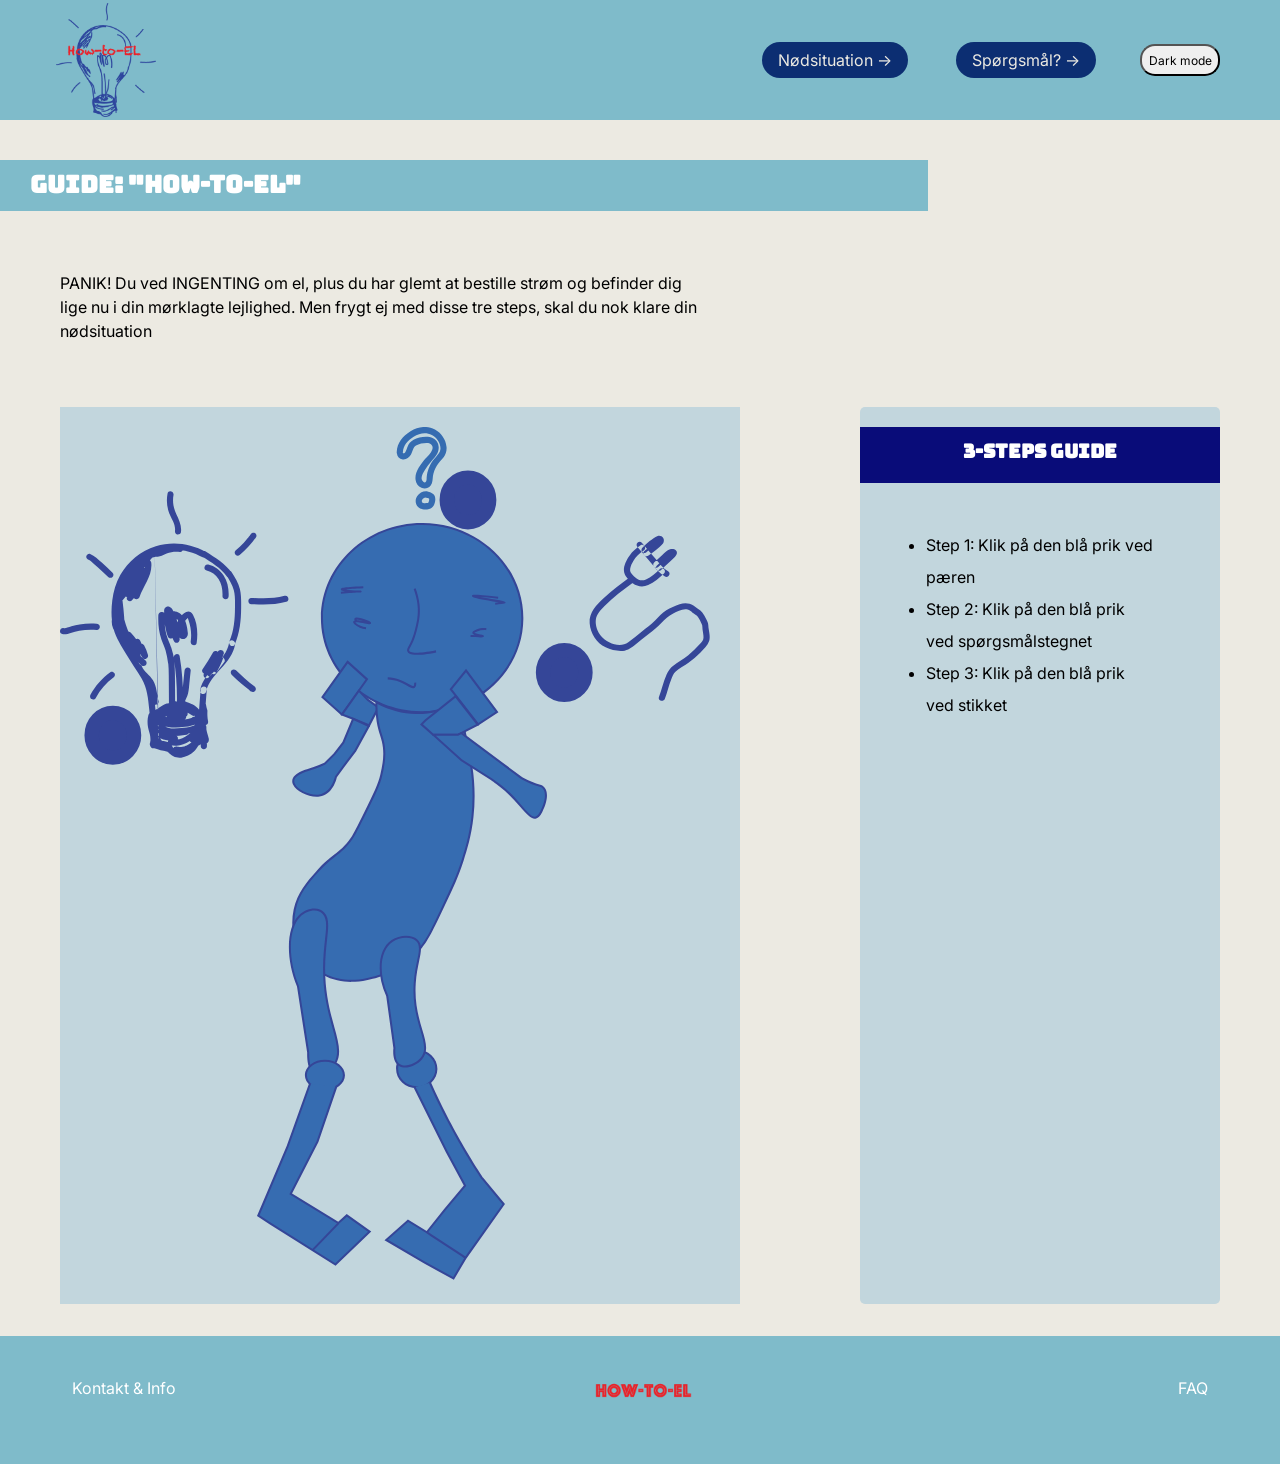
==== commit 67056002: "done" ====
--- a/instruction.html
+++ b/instruction.html
@@ -44,9 +44,9 @@
 
   <main>
     <h1>Guide: "HOW-TO-EL"</h1>
-    <p> PANIK! Du ved ingenting om strøm, du har glemt at bestille strøm og lige nu står du i din mørklagte lejlighed.
-      Men
-      frygt ej med disse tre steps, skal du nok klare din nødsituation</p>
+    <p> PANIK! Du ved INGENTING om el, plus du har glemt at bestille strøm og befinder dig lige nu i din mørklagte
+      lejlighed.
+      Men frygt ej med disse tre steps, skal du nok klare din nødsituation</p>
     <section class="info-graphic">
       <svg xmlns="http://www.w3.org/2000/svg" viewBox="0 0 330.91 415">
         <g id="Layer_1" data-name="Layer 1">
--- a/css/general.css
+++ b/css/general.css
@@ -54,7 +54,7 @@
 }
 #frontpage h1 {
   font-size: 2rem;
-  line-height: 2rem;
+  line-height: 3rem;
   margin-block: 3rem 2rem;
   margin-bottom: 1.5rem;
   color: red;
@@ -86,11 +86,13 @@
   padding-bottom: 2rem;
   max-width: 65ch;
   font-family: "inter";
+  line-height: 1.6rem;
 }
 h2 {
   font-size: var(--headline2-size);
   padding-bottom: 0.5rem;
   font-family: "Bungee Inline";
+  line-height: 2rem;
 }
 h3 {
   font-size: var(--headline3-size);
